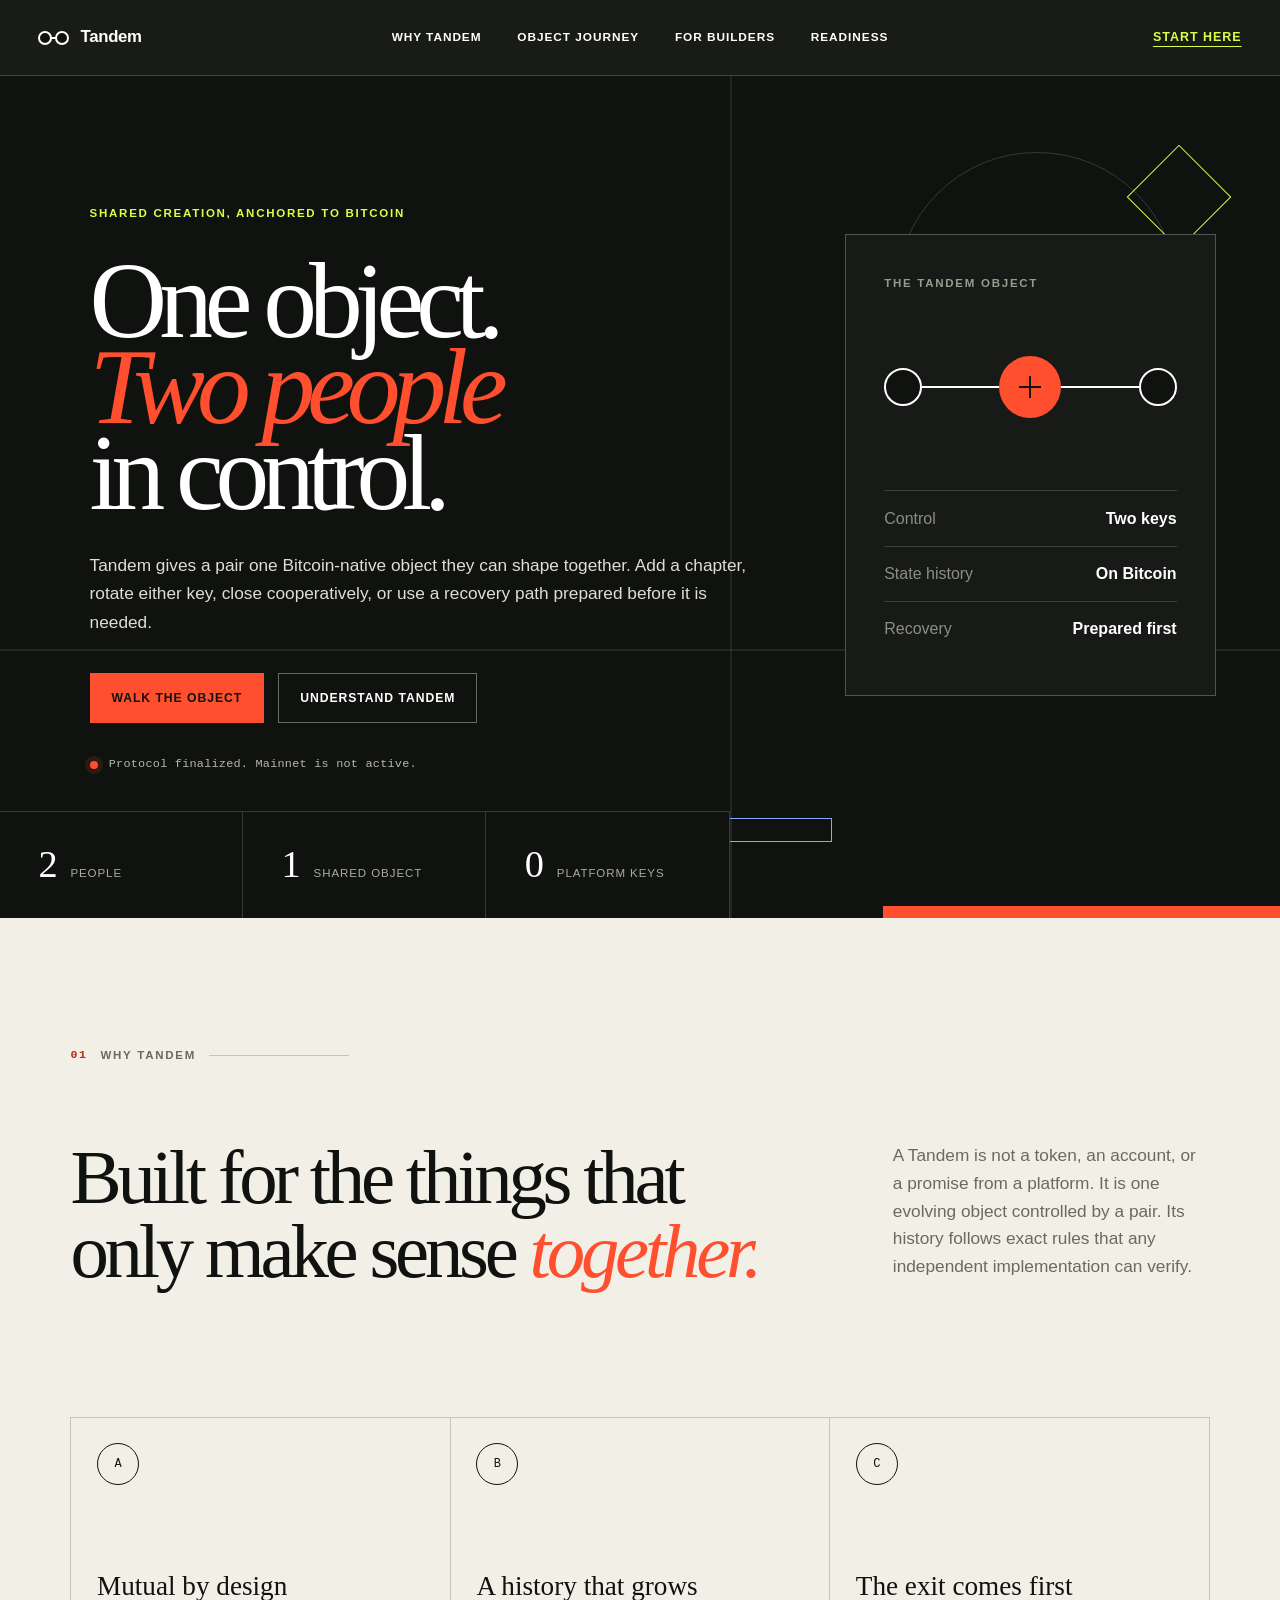
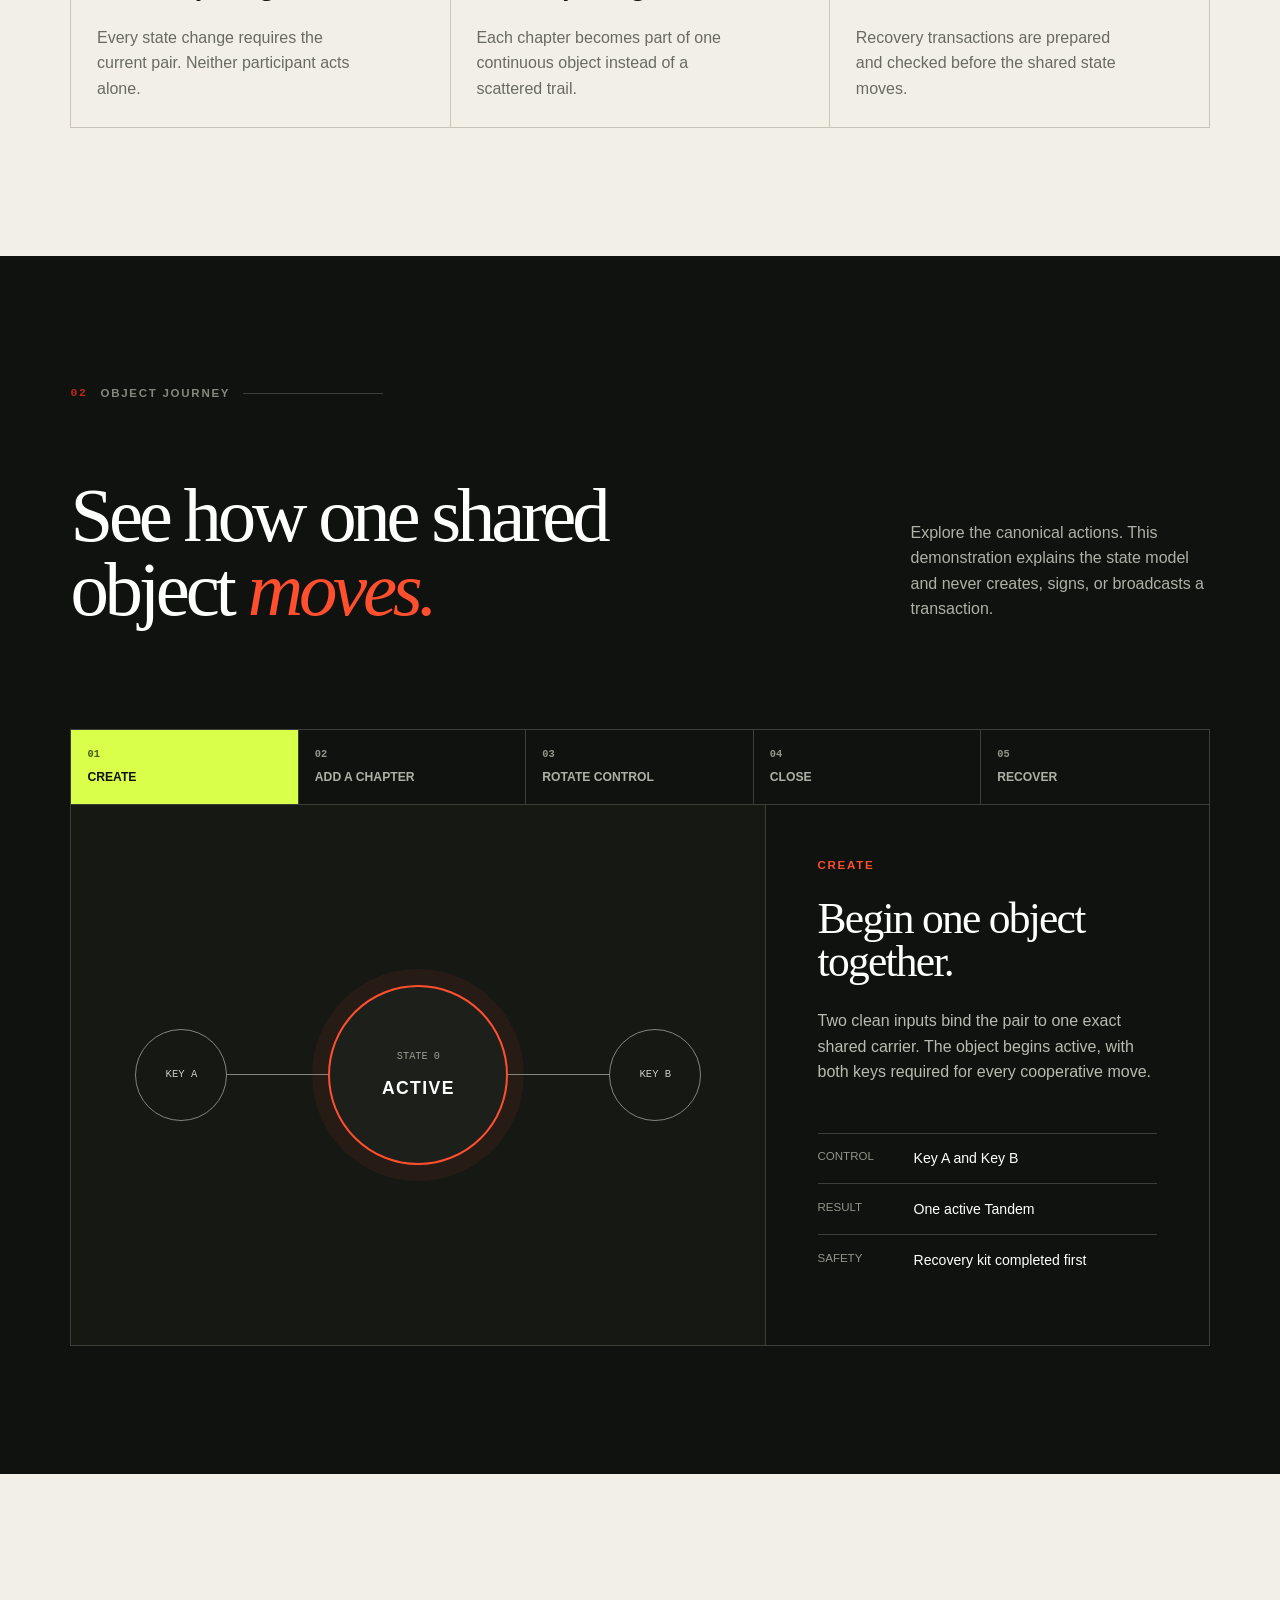
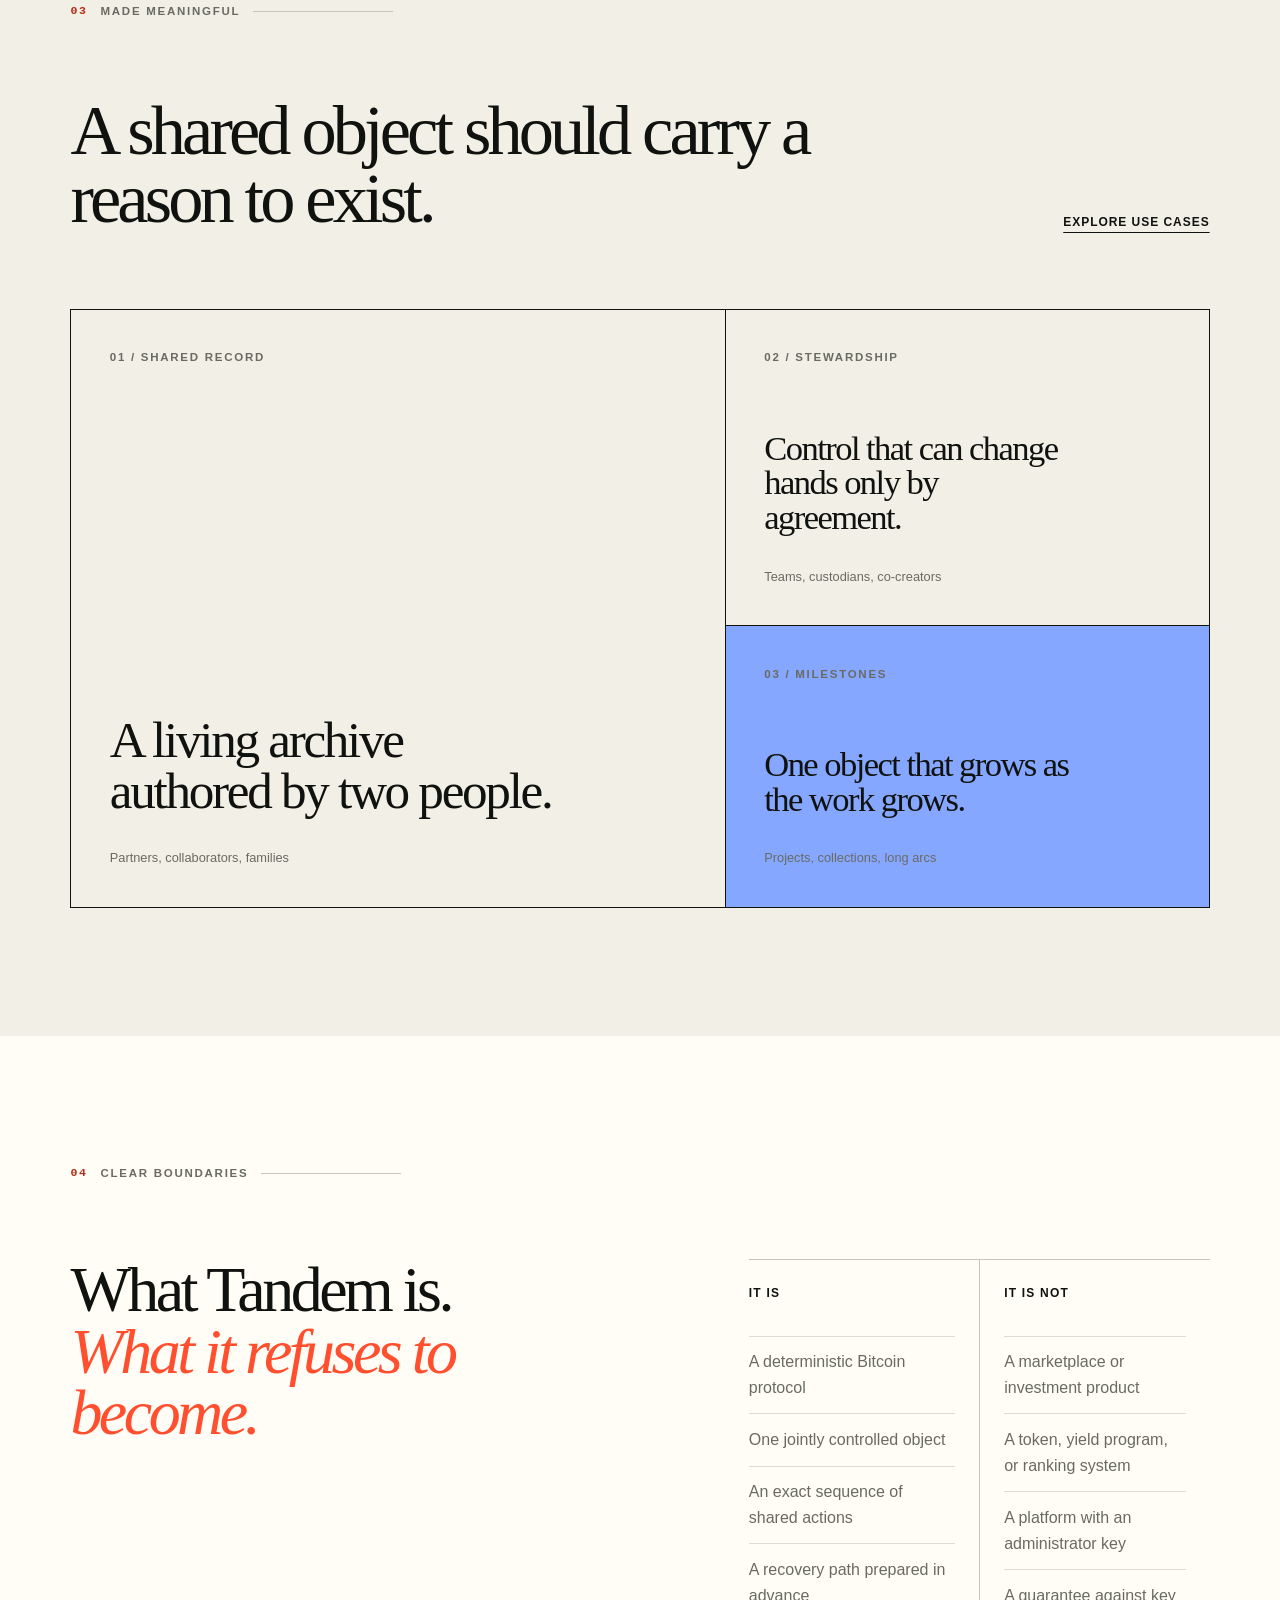
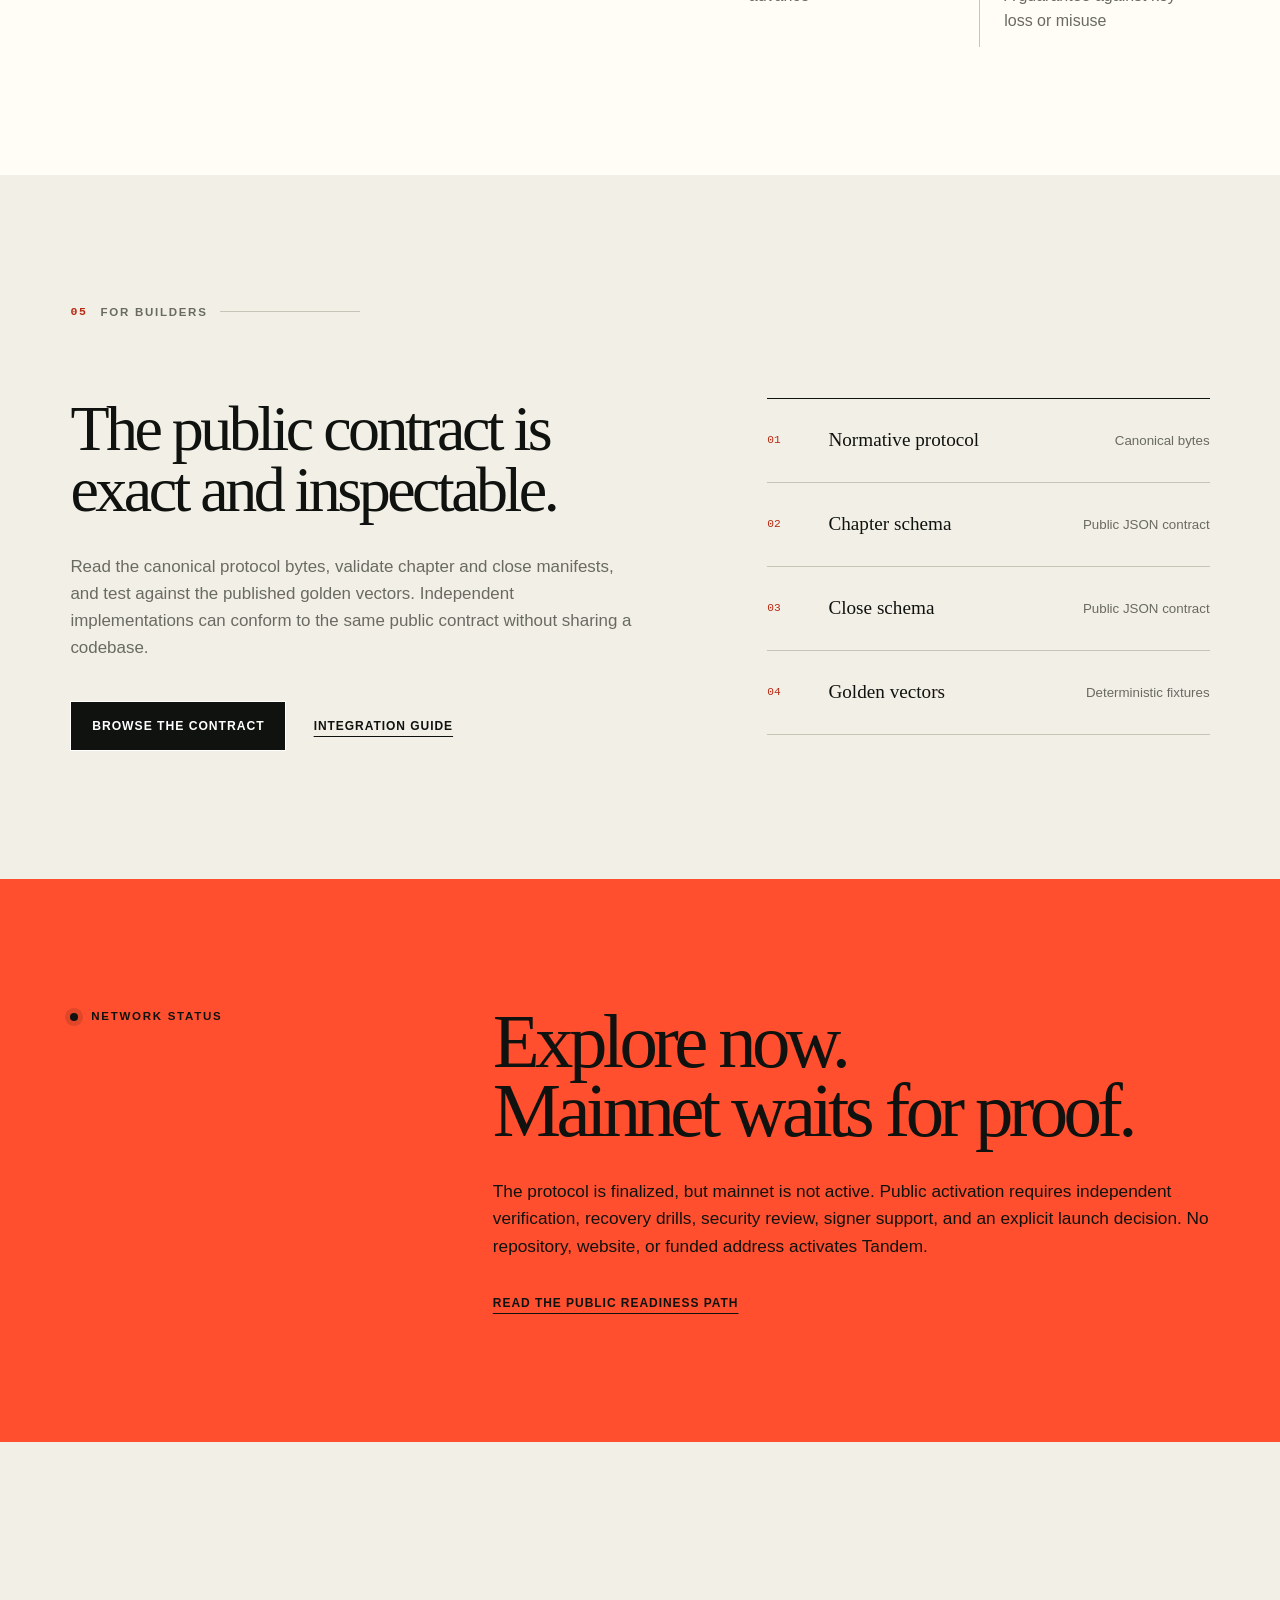
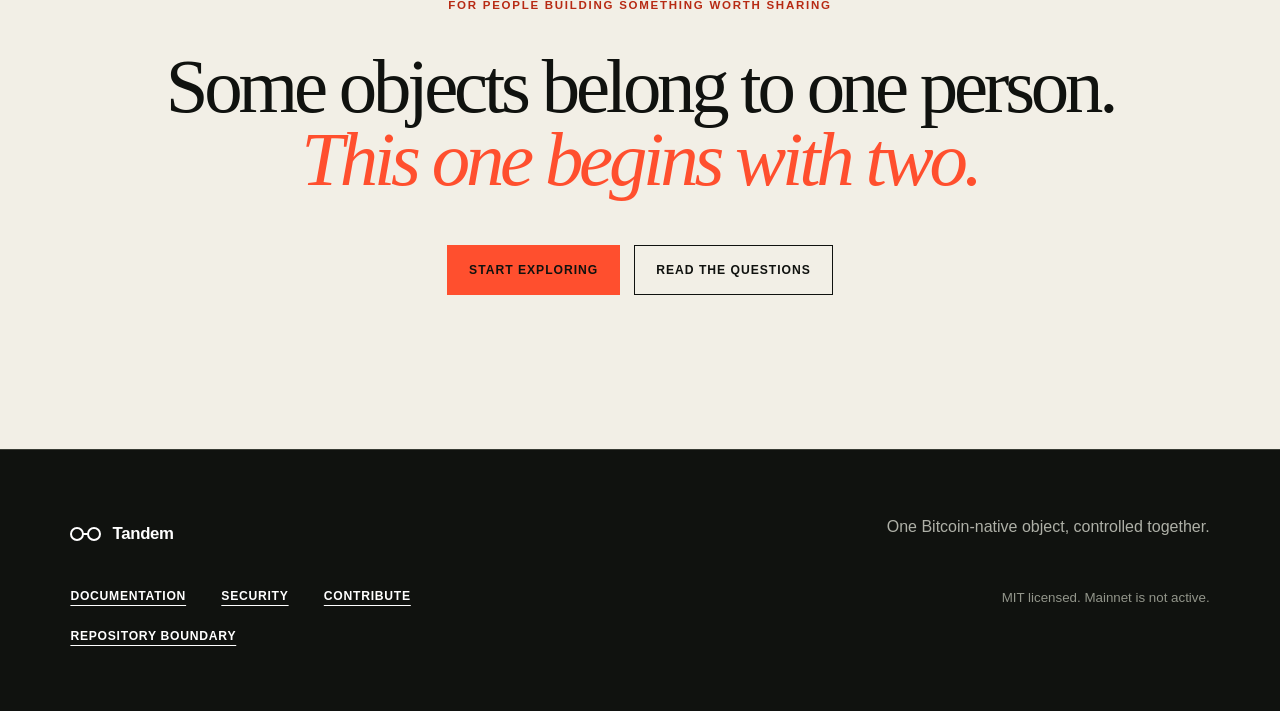
==== index.html @ 1fcc6e60 "Launch the Tandem public product experience" ====
<!doctype html>
<html lang="en">
  <head>
    <meta charset="utf-8">
    <meta name="viewport" content="width=device-width, initial-scale=1">
    <meta
      name="description"
      content="Tandem lets two people create and evolve one Bitcoin-native object with shared control and a recovery path prepared in advance."
    >
    <meta name="theme-color" content="#10120f">
    <meta
      http-equiv="Content-Security-Policy"
      content="default-src 'self'; script-src 'self'; style-src 'self'; img-src 'self' data:; connect-src 'none'; object-src 'none'; base-uri 'self'; form-action 'self'"
    >
    <meta property="og:type" content="website">
    <meta property="og:title" content="Tandem | One object, shared control">
    <meta
      property="og:description"
      content="Create a Bitcoin-native object together. Add chapters, rotate control, close cooperatively, or use a prepared recovery path."
    >
    <title>Tandem | One object, shared control</title>
    <link rel="stylesheet" href="assets/site.css">
    <script src="assets/site.js" defer></script>
  </head>
  <body>
    <a class="skip-link" href="#main-content">Skip to content</a>

    <header class="site-header">
      <a class="wordmark" href="#top" aria-label="Tandem home">
        <span class="wordmark-mark" aria-hidden="true"><i></i><i></i></span>
        <span>Tandem</span>
      </a>
      <nav class="site-nav" aria-label="Primary navigation">
        <a href="#why">Why Tandem</a>
        <a href="#journey">Object journey</a>
        <a href="#builders">For builders</a>
        <a href="#readiness">Readiness</a>
      </nav>
      <a class="header-link" href="docs/index.html#getting-started">Start here</a>
    </header>

    <main id="main-content">
      <section class="hero" id="top" aria-labelledby="hero-title">
        <div class="hero-grid" aria-hidden="true">
          <span></span><span></span><span></span><span></span>
        </div>
        <div class="hero-copy">
          <p class="eyebrow">Shared creation, anchored to Bitcoin</p>
          <h1 id="hero-title">One object.<br><em>Two people</em><br>in control.</h1>
          <p class="hero-lede">
            Tandem gives a pair one Bitcoin-native object they can shape together. Add a
            chapter, rotate either key, close cooperatively, or use a recovery path prepared
            before it is needed.
          </p>
          <div class="hero-actions">
            <a class="button button-primary" href="#journey">Walk the object</a>
            <a class="button button-secondary" href="docs/index.html#what-is-tandem">Understand Tandem</a>
          </div>
          <p class="readiness-line">
            <span aria-hidden="true"></span>
            Protocol finalized. Mainnet is not active.
          </p>
        </div>

        <aside class="hero-object" aria-label="Tandem at a glance">
          <p class="object-kicker">The Tandem object</p>
          <div class="object-pair" aria-hidden="true">
            <span class="pair-node pair-a"></span>
            <span class="pair-link"></span>
            <span class="pair-core"></span>
            <span class="pair-link"></span>
            <span class="pair-node pair-b"></span>
          </div>
          <dl class="object-facts">
            <div><dt>Control</dt><dd>Two keys</dd></div>
            <div><dt>State history</dt><dd>On Bitcoin</dd></div>
            <div><dt>Recovery</dt><dd>Prepared first</dd></div>
          </dl>
        </aside>

        <div class="hero-metrics" aria-label="Core Tandem properties">
          <div><strong>2</strong><span>people</span></div>
          <div><strong>1</strong><span>shared object</span></div>
          <div><strong>0</strong><span>platform keys</span></div>
        </div>
      </section>

      <section class="manifesto section" id="why" aria-labelledby="why-title">
        <div class="section-label"><span>01</span> Why Tandem</div>
        <div class="manifesto-copy">
          <h2 id="why-title">Built for the things that only make sense <em>together.</em></h2>
          <p>
            A Tandem is not a token, an account, or a promise from a platform. It is one
            evolving object controlled by a pair. Its history follows exact rules that any
            independent implementation can verify.
          </p>
        </div>
        <div class="principles">
          <article>
            <span class="principle-number">A</span>
            <h3>Mutual by design</h3>
            <p>Every state change requires the current pair. Neither participant acts alone.</p>
          </article>
          <article>
            <span class="principle-number">B</span>
            <h3>A history that grows</h3>
            <p>Each chapter becomes part of one continuous object instead of a scattered trail.</p>
          </article>
          <article>
            <span class="principle-number">C</span>
            <h3>The exit comes first</h3>
            <p>Recovery transactions are prepared and checked before the shared state moves.</p>
          </article>
        </div>
      </section>

      <section class="journey section section-dark" id="journey" aria-labelledby="journey-title">
        <div class="section-label section-label-light"><span>02</span> Object journey</div>
        <div class="journey-intro">
          <h2 id="journey-title">See how one shared object <em>moves.</em></h2>
          <p>
            Explore the canonical actions. This demonstration explains the state model and
            never creates, signs, or broadcasts a transaction.
          </p>
        </div>

        <div class="journey-app" data-journey>
          <div class="journey-tabs" role="tablist" aria-label="Tandem object actions">
            <button id="tab-create" type="button" role="tab" aria-selected="true" aria-controls="journey-panel" tabindex="0" data-stage="create">
              <span>01</span> Create
            </button>
            <button id="tab-mark" type="button" role="tab" aria-selected="false" aria-controls="journey-panel" tabindex="-1" data-stage="mark">
              <span>02</span> Add a chapter
            </button>
            <button id="tab-rotate" type="button" role="tab" aria-selected="false" aria-controls="journey-panel" tabindex="-1" data-stage="rotate">
              <span>03</span> Rotate control
            </button>
            <button id="tab-close" type="button" role="tab" aria-selected="false" aria-controls="journey-panel" tabindex="-1" data-stage="close">
              <span>04</span> Close
            </button>
            <button id="tab-recover" type="button" role="tab" aria-selected="false" aria-controls="journey-panel" tabindex="-1" data-stage="recover">
              <span>05</span> Recover
            </button>
          </div>

          <div class="journey-panel" id="journey-panel" role="tabpanel" aria-labelledby="tab-create">
            <div class="state-visual" aria-hidden="true">
              <div class="state-key state-key-left"><span data-key-a>KEY A</span></div>
              <div class="state-track state-track-left"></div>
              <div class="state-core">
                <span class="state-sequence" data-sequence>STATE 0</span>
                <strong data-state-name>ACTIVE</strong>
              </div>
              <div class="state-track state-track-right"></div>
              <div class="state-key state-key-right"><span data-key-b>KEY B</span></div>
            </div>

            <div class="state-copy" aria-live="polite" aria-atomic="true">
              <p class="state-operation" data-operation>CREATE</p>
              <h3 data-title>Begin one object together.</h3>
              <p data-description>
                Two clean inputs bind the pair to one exact shared carrier. The object begins
                active, with both keys required for every cooperative move.
              </p>
              <dl>
                <div><dt>Control</dt><dd data-control>Key A and Key B</dd></div>
                <div><dt>Result</dt><dd data-result>One active Tandem</dd></div>
                <div><dt>Safety</dt><dd data-safety>Recovery kit completed first</dd></div>
              </dl>
            </div>
          </div>
        </div>
      </section>

      <section class="use-cases section" aria-labelledby="use-title">
        <div class="section-label"><span>03</span> Made meaningful</div>
        <div class="use-heading">
          <h2 id="use-title">A shared object should carry a reason to exist.</h2>
          <a href="docs/index.html#use-cases">Explore use cases</a>
        </div>
        <div class="case-grid">
          <article class="case case-large">
            <p>01 / Shared record</p>
            <h3>A living archive authored by two people.</h3>
            <span>Partners, collaborators, families</span>
          </article>
          <article class="case">
            <p>02 / Stewardship</p>
            <h3>Control that can change hands only by agreement.</h3>
            <span>Teams, custodians, co-creators</span>
          </article>
          <article class="case case-accent">
            <p>03 / Milestones</p>
            <h3>One object that grows as the work grows.</h3>
            <span>Projects, collections, long arcs</span>
          </article>
        </div>
      </section>

      <section class="truth section section-paper" aria-labelledby="truth-title">
        <div class="section-label"><span>04</span> Clear boundaries</div>
        <div class="truth-grid">
          <h2 id="truth-title">What Tandem is.<br><em>What it refuses to become.</em></h2>
          <div class="truth-columns">
            <div>
              <h3>It is</h3>
              <ul>
                <li>A deterministic Bitcoin protocol</li>
                <li>One jointly controlled object</li>
                <li>An exact sequence of shared actions</li>
                <li>A recovery path prepared in advance</li>
              </ul>
            </div>
            <div>
              <h3>It is not</h3>
              <ul>
                <li>A marketplace or investment product</li>
                <li>A token, yield program, or ranking system</li>
                <li>A platform with an administrator key</li>
                <li>A guarantee against key loss or misuse</li>
              </ul>
            </div>
          </div>
        </div>
      </section>

      <section class="builders section" id="builders" aria-labelledby="builders-title">
        <div class="section-label"><span>05</span> For builders</div>
        <div class="builders-layout">
          <div>
            <h2 id="builders-title">The public contract is exact and inspectable.</h2>
            <p>
              Read the canonical protocol bytes, validate chapter and close manifests, and test
              against the published golden vectors. Independent implementations can conform to
              the same public contract without sharing a codebase.
            </p>
            <div class="builder-actions">
              <a class="button button-ink" href="docs/index.html#protocol">Browse the contract</a>
              <a class="text-link" href="docs/index.html#integrations">Integration guide</a>
            </div>
          </div>
          <div class="contract-stack" aria-label="Published contract artifacts">
            <a href="tandem.md"><span>01</span><strong>Normative protocol</strong><small>Canonical bytes</small></a>
            <a href="schemas/chapter.schema.json"><span>02</span><strong>Chapter schema</strong><small>Public JSON contract</small></a>
            <a href="schemas/close.schema.json"><span>03</span><strong>Close schema</strong><small>Public JSON contract</small></a>
            <a href="vectors/generated/manifest.json"><span>04</span><strong>Golden vectors</strong><small>Deterministic fixtures</small></a>
          </div>
        </div>
      </section>

      <section class="readiness section section-signal" id="readiness" aria-labelledby="readiness-title">
        <div class="readiness-status">
          <span class="signal-dot" aria-hidden="true"></span>
          Network status
        </div>
        <div class="readiness-copy">
          <h2 id="readiness-title">Explore now.<br>Mainnet waits for proof.</h2>
          <p>
            The protocol is finalized, but mainnet is not active. Public activation requires
            independent verification, recovery drills, security review, signer support, and an
            explicit launch decision. No repository, website, or funded address activates Tandem.
          </p>
          <a href="docs/index.html#roadmap">Read the public readiness path</a>
        </div>
      </section>

      <section class="closing section" aria-labelledby="closing-title">
        <p class="eyebrow">For people building something worth sharing</p>
        <h2 id="closing-title">Some objects belong to one person.<br><em>This one begins with two.</em></h2>
        <div class="closing-actions">
          <a class="button button-primary" href="docs/index.html#getting-started">Start exploring</a>
          <a class="button button-secondary" href="docs/index.html#faq">Read the questions</a>
        </div>
      </section>
    </main>

    <footer class="site-footer">
      <div class="wordmark footer-wordmark">
        <span class="wordmark-mark" aria-hidden="true"><i></i><i></i></span>
        <span>Tandem</span>
      </div>
      <p>One Bitcoin-native object, controlled together.</p>
      <nav aria-label="Footer navigation">
        <a href="docs/index.html">Documentation</a>
        <a href="docs/index.html#security">Security</a>
        <a href="docs/index.html#contribute">Contribute</a>
        <a href="docs/index.html#repository-boundary">Repository boundary</a>
      </nav>
      <small>MIT licensed. Mainnet is not active.</small>
    </footer>
  </body>
</html>
---- assets/site.css ----
:root {
  color-scheme: light;
  --ink: #10120f;
  --ink-soft: #23251f;
  --paper: #f2efe6;
  --paper-bright: #fffdf6;
  --line: #c8c4b8;
  --signal: #ff4f2e;
  --signal-dark: #b72a13;
  --acid: #d9ff4a;
  --blue: #85a7ff;
  --muted: #696b62;
  --white: #ffffff;
  --display: Georgia, "Times New Roman", serif;
  --body: Inter, ui-sans-serif, -apple-system, BlinkMacSystemFont, "Segoe UI", sans-serif;
  --mono: "SFMono-Regular", Consolas, "Liberation Mono", monospace;
  --max: 1440px;
}

*,
*::before,
*::after {
  box-sizing: border-box;
}

html {
  scroll-behavior: smooth;
}

body {
  margin: 0;
  background: var(--paper);
  color: var(--ink);
  font-family: var(--body);
  font-size: 16px;
  line-height: 1.6;
  text-rendering: optimizeLegibility;
}

body,
button,
a {
  -webkit-font-smoothing: antialiased;
}

a {
  color: inherit;
}

button,
input,
textarea,
select {
  font: inherit;
}

img,
svg {
  display: block;
  max-width: 100%;
}

h1,
h2,
h3,
p {
  margin-top: 0;
}

.skip-link {
  position: fixed;
  top: 0.75rem;
  left: 0.75rem;
  z-index: 100;
  padding: 0.7rem 1rem;
  background: var(--acid);
  color: var(--ink);
  font-weight: 800;
  transform: translateY(-160%);
}

.skip-link:focus {
  transform: translateY(0);
}

:focus-visible {
  outline: 3px solid var(--ink);
  outline-offset: 3px;
  box-shadow: 0 0 0 6px var(--white);
}

:where(section, main)[id] {
  scroll-margin-top: 96px;
}

.site-header {
  position: sticky;
  top: 0;
  z-index: 50;
  display: grid;
  grid-template-columns: minmax(10rem, 1fr) auto minmax(10rem, 1fr);
  align-items: center;
  min-height: 76px;
  padding: 0 3vw;
  border-bottom: 1px solid rgba(255, 255, 255, 0.18);
  background: rgba(16, 18, 15, 0.96);
  color: var(--white);
}

.wordmark {
  display: inline-flex;
  align-items: center;
  gap: 0.7rem;
  width: fit-content;
  color: inherit;
  font-size: 1.05rem;
  font-weight: 850;
  letter-spacing: -0.02em;
  text-decoration: none;
}

.wordmark-mark {
  position: relative;
  display: inline-flex;
  align-items: center;
  width: 31px;
  height: 16px;
}

.wordmark-mark::after {
  position: absolute;
  left: 8px;
  right: 8px;
  height: 2px;
  background: currentColor;
  content: "";
}

.wordmark-mark i {
  z-index: 1;
  width: 14px;
  height: 14px;
  border: 2px solid currentColor;
  border-radius: 50%;
  background: var(--ink);
}

.wordmark-mark i + i {
  margin-left: 3px;
}

.site-nav {
  display: flex;
  align-items: center;
  gap: clamp(1rem, 2.8vw, 3rem);
  font-size: 0.74rem;
  font-weight: 750;
  letter-spacing: 0.08em;
  text-transform: uppercase;
}

.site-nav a,
.header-link,
.site-footer a {
  text-decoration-thickness: 1px;
  text-underline-offset: 0.32rem;
}

.site-nav a {
  text-decoration: none;
}

.site-nav a:hover,
.site-nav a:focus-visible {
  text-decoration: underline;
}

.header-link {
  justify-self: end;
  padding: 0.55rem 0;
  color: var(--acid);
  font-size: 0.78rem;
  font-weight: 850;
  letter-spacing: 0.08em;
  text-transform: uppercase;
}

.hero {
  position: relative;
  display: grid;
  grid-template-columns: minmax(0, 1.32fr) minmax(320px, 0.68fr);
  min-height: calc(100vh - 76px);
  overflow: hidden;
  background: var(--ink);
  color: var(--white);
}

.hero-grid {
  position: absolute;
  inset: 0;
  pointer-events: none;
}

.hero-grid::before,
.hero-grid::after {
  position: absolute;
  content: "";
}

.hero-grid::before {
  top: 9%;
  right: 8%;
  width: min(22vw, 320px);
  aspect-ratio: 1;
  border: 1px solid rgba(255, 255, 255, 0.16);
  border-radius: 50%;
}

.hero-grid::after {
  right: 0;
  bottom: 0;
  width: 31vw;
  height: 12px;
  background: var(--signal);
}

.hero-grid span {
  position: absolute;
  border: 1px solid rgba(255, 255, 255, 0.08);
}

.hero-grid span:nth-child(1) {
  top: 0;
  left: 57%;
  width: 1px;
  height: 100%;
}

.hero-grid span:nth-child(2) {
  top: 68%;
  left: 0;
  width: 100%;
  height: 1px;
}

.hero-grid span:nth-child(3) {
  top: 10%;
  right: 5%;
  width: 74px;
  height: 74px;
  border-color: var(--acid);
  transform: rotate(45deg);
}

.hero-grid span:nth-child(4) {
  right: 35%;
  bottom: 9%;
  width: 120px;
  height: 24px;
  border-color: var(--blue);
}

.hero-copy {
  z-index: 1;
  align-self: center;
  max-width: 940px;
  padding: clamp(5rem, 10vw, 9rem) clamp(2rem, 7vw, 8rem) 9rem;
}

.eyebrow,
.object-kicker,
.section-label,
.state-operation,
.case p,
.readiness-status {
  font-size: 0.72rem;
  font-weight: 850;
  letter-spacing: 0.15em;
  text-transform: uppercase;
}

.eyebrow {
  margin-bottom: 2.2rem;
  color: var(--acid);
}

.hero h1 {
  max-width: 920px;
  margin-bottom: 2.2rem;
  font-family: var(--display);
  font-size: clamp(4.2rem, 8.4vw, 9rem);
  font-weight: 400;
  letter-spacing: -0.075em;
  line-height: 0.8;
}

.hero h1 em,
.manifesto h2 em,
.journey h2 em,
.truth h2 em,
.closing h2 em {
  color: var(--signal);
  font-weight: 400;
}

.hero-lede {
  max-width: 680px;
  margin-bottom: 2.3rem;
  color: #deded5;
  font-size: clamp(1.05rem, 1.35vw, 1.25rem);
  line-height: 1.65;
}

.hero-actions,
.builder-actions,
.closing-actions {
  display: flex;
  flex-wrap: wrap;
  align-items: center;
  gap: 0.9rem;
}

.button {
  display: inline-flex;
  align-items: center;
  justify-content: center;
  min-height: 50px;
  padding: 0.85rem 1.3rem;
  border: 1px solid currentColor;
  font-size: 0.76rem;
  font-weight: 850;
  letter-spacing: 0.08em;
  line-height: 1;
  text-decoration: none;
  text-transform: uppercase;
  transition: background-color 160ms ease, color 160ms ease, transform 160ms ease;
}

.button:hover {
  transform: translateY(-2px);
}

.button-primary {
  border-color: var(--signal);
  background: var(--signal);
  color: var(--ink);
}

.button-primary:hover {
  border-color: var(--acid);
  background: var(--acid);
}

.button-secondary {
  border-color: #686a64;
  color: var(--white);
}

.button-secondary:hover {
  border-color: var(--white);
  background: var(--white);
  color: var(--ink);
}

.button-ink {
  background: var(--ink);
  color: var(--white);
}

.button-ink:hover {
  background: var(--signal);
  color: var(--ink);
}

.readiness-line {
  display: flex;
  align-items: center;
  gap: 0.7rem;
  margin: 2rem 0 0;
  color: #b6b8ae;
  font-family: var(--mono);
  font-size: 0.74rem;
  letter-spacing: 0.02em;
}

.readiness-line span,
.signal-dot {
  width: 8px;
  height: 8px;
  border-radius: 50%;
  background: var(--signal);
  box-shadow: 0 0 0 5px rgba(255, 79, 46, 0.13);
}

.hero-object {
  z-index: 1;
  align-self: center;
  margin: 4rem clamp(2rem, 5vw, 5rem) 8rem 0;
  padding: clamp(1.8rem, 3vw, 3rem);
  border: 1px solid rgba(255, 255, 255, 0.25);
  background: #171a16;
}

.object-kicker {
  margin-bottom: 4rem;
  color: #989b90;
}

.object-pair {
  display: grid;
  grid-template-columns: 38px 1fr 62px 1fr 38px;
  align-items: center;
  margin: 3rem 0 4.5rem;
}

.pair-node,
.pair-core {
  display: block;
  aspect-ratio: 1;
  border: 2px solid var(--white);
  border-radius: 50%;
}

.pair-node {
  background: var(--ink);
}

.pair-core {
  position: relative;
  border: 0;
  background: var(--signal);
}

.pair-core::before,
.pair-core::after {
  position: absolute;
  inset: 50% auto auto 50%;
  width: 22px;
  height: 2px;
  background: var(--ink);
  content: "";
  transform: translate(-50%, -50%);
}

.pair-core::after {
  transform: translate(-50%, -50%) rotate(90deg);
}

.pair-link {
  height: 2px;
  background: var(--white);
}

.object-facts {
  margin: 0;
}

.object-facts div {
  display: flex;
  justify-content: space-between;
  gap: 2rem;
  padding: 0.9rem 0;
  border-top: 1px solid rgba(255, 255, 255, 0.16);
}

.object-facts dt {
  color: #8c8e86;
}

.object-facts dd {
  margin: 0;
  font-weight: 750;
}

.hero-metrics {
  position: absolute;
  z-index: 2;
  right: 0;
  bottom: 0;
  left: 0;
  display: grid;
  grid-template-columns: repeat(3, 1fr);
  width: 57%;
  border-top: 1px solid rgba(255, 255, 255, 0.17);
  background: var(--ink);
}

.hero-metrics div {
  display: flex;
  align-items: baseline;
  gap: 0.8rem;
  padding: 1.4rem clamp(1.2rem, 3vw, 3rem);
  border-right: 1px solid rgba(255, 255, 255, 0.17);
}

.hero-metrics strong {
  font-family: var(--display);
  font-size: 2.4rem;
  font-weight: 400;
}

.hero-metrics span {
  color: #a9aba2;
  font-size: 0.72rem;
  letter-spacing: 0.08em;
  text-transform: uppercase;
}

.section {
  max-width: var(--max);
  margin: 0 auto;
  padding: clamp(5rem, 10vw, 10rem) clamp(1.4rem, 5.5vw, 6rem);
}

.section-label {
  display: flex;
  align-items: center;
  gap: 0.8rem;
  margin-bottom: clamp(3rem, 6vw, 6rem);
  color: var(--muted);
}

.section-label span {
  color: var(--signal-dark);
  font-family: var(--mono);
}

.section-label::after {
  width: min(12vw, 140px);
  height: 1px;
  background: var(--line);
  content: "";
}

.manifesto-copy {
  display: grid;
  grid-template-columns: minmax(0, 1.25fr) minmax(260px, 0.55fr);
  gap: clamp(3rem, 8vw, 9rem);
  align-items: end;
}

.manifesto h2,
.journey h2,
.truth h2,
.builders h2,
.closing h2 {
  margin-bottom: 0;
  font-family: var(--display);
  font-size: clamp(3rem, 6vw, 6.7rem);
  font-weight: 400;
  letter-spacing: -0.055em;
  line-height: 0.96;
}

.manifesto-copy > p {
  margin-bottom: 0.5rem;
  color: var(--muted);
  font-size: 1.08rem;
}

.principles {
  display: grid;
  grid-template-columns: repeat(3, 1fr);
  margin-top: clamp(5rem, 10vw, 9rem);
  border-top: 1px solid var(--line);
  border-left: 1px solid var(--line);
}

.principles article {
  min-height: 300px;
  padding: 1.6rem;
  border-right: 1px solid var(--line);
  border-bottom: 1px solid var(--line);
}

.principle-number {
  display: flex;
  align-items: center;
  justify-content: center;
  width: 42px;
  height: 42px;
  margin-bottom: 5rem;
  border: 1px solid var(--ink);
  border-radius: 50%;
  font-family: var(--mono);
  font-size: 0.75rem;
}

.principles h3 {
  margin-bottom: 1rem;
  font-family: var(--display);
  font-size: 1.7rem;
  font-weight: 400;
}

.principles p {
  max-width: 30ch;
  margin-bottom: 0;
  color: var(--muted);
}

.section-dark {
  max-width: none;
  background: var(--ink);
  color: var(--white);
}

.section-dark > * {
  width: min(100%, calc(var(--max) - 11vw));
  margin-right: auto;
  margin-left: auto;
}

.section-label-light {
  color: #85887e;
}

.section-label-light::after {
  background: #3c3f38;
}

.journey-intro {
  display: grid;
  grid-template-columns: minmax(0, 1fr) minmax(270px, 0.42fr);
  gap: clamp(3rem, 10vw, 10rem);
  align-items: end;
}

.journey-intro p {
  margin-bottom: 0.3rem;
  color: #afb1a8;
}

.journey-app {
  margin-top: clamp(4rem, 8vw, 8rem);
  border: 1px solid #3c3f38;
}

.journey-tabs {
  display: grid;
  grid-template-columns: repeat(5, 1fr);
  border-bottom: 1px solid #3c3f38;
}

.journey-tabs button {
  min-height: 72px;
  padding: 1rem;
  border: 0;
  border-right: 1px solid #3c3f38;
  background: transparent;
  color: #aeb0a7;
  cursor: pointer;
  font-size: 0.76rem;
  font-weight: 750;
  text-align: left;
  text-transform: uppercase;
  transition: background-color 150ms ease, color 150ms ease;
}

.journey-tabs button:last-child {
  border-right: 0;
}

.journey-tabs button span {
  display: block;
  margin-bottom: 0.35rem;
  color: #92958a;
  font-family: var(--mono);
  font-size: 0.65rem;
}

.journey-tabs button[aria-selected="true"] {
  background: var(--acid);
  color: var(--ink);
}

.journey-tabs button[aria-selected="true"] span {
  color: #4d5a14;
}

.journey-panel {
  display: grid;
  grid-template-columns: minmax(0, 1.1fr) minmax(320px, 0.7fr);
  min-height: 540px;
}

.state-visual {
  display: grid;
  grid-template-columns: 92px 1fr 180px 1fr 92px;
  align-items: center;
  padding: clamp(2rem, 5vw, 5rem);
  border-right: 1px solid #3c3f38;
  background: #151813;
}

.state-key,
.state-core {
  display: flex;
  align-items: center;
  justify-content: center;
  aspect-ratio: 1;
  border-radius: 50%;
}

.state-key {
  border: 1px solid #83867c;
  color: #c9cbc1;
}

.state-key span {
  font-family: var(--mono);
  font-size: 0.66rem;
}

.state-track {
  height: 1px;
  background: #83867c;
  transform-origin: center;
  transition: transform 300ms ease, background-color 300ms ease;
}

.state-core {
  flex-direction: column;
  gap: 0.6rem;
  border: 2px solid var(--signal);
  background: #1d201a;
  box-shadow: 0 0 0 16px rgba(255, 79, 46, 0.07);
  transition: border-radius 300ms ease, border-color 300ms ease, background-color 300ms ease;
}

.state-core strong {
  font-size: 1.1rem;
  letter-spacing: 0.08em;
}

.state-sequence {
  color: #9a9d92;
  font-family: var(--mono);
  font-size: 0.64rem;
}

[data-active-stage="mark"] .state-core {
  border-color: var(--blue);
  box-shadow: 0 0 0 16px rgba(133, 167, 255, 0.07);
}

[data-active-stage="rotate"] .state-key {
  border-color: var(--acid);
  background: rgba(217, 255, 74, 0.08);
}

[data-active-stage="rotate"] .state-core {
  border-color: var(--acid);
  box-shadow: 0 0 0 16px rgba(217, 255, 74, 0.07);
}

[data-active-stage="close"] .state-track,
[data-active-stage="recover"] .state-track {
  transform: scaleX(0.35);
}

[data-active-stage="close"] .state-key,
[data-active-stage="recover"] .state-key {
  border-color: #55584f;
  color: #70736a;
}

[data-active-stage="close"] .state-core {
  border-radius: 0;
  border-color: var(--signal);
  background: var(--signal);
  color: var(--ink);
  box-shadow: none;
}

[data-active-stage="close"] .state-sequence {
  color: #3e160e;
}

[data-active-stage="recover"] .state-core {
  border-radius: 0;
  border-color: var(--blue);
  box-shadow: none;
  transform: rotate(45deg);
}

[data-active-stage="recover"] .state-core > * {
  transform: rotate(-45deg);
}

.state-copy {
  align-self: stretch;
  padding: clamp(2rem, 4vw, 4.5rem);
}

.state-operation {
  margin-bottom: 1.4rem;
  color: var(--signal);
}

.state-copy h3 {
  margin-bottom: 1.5rem;
  font-family: var(--display);
  font-size: clamp(2rem, 3.4vw, 3.4rem);
  font-weight: 400;
  letter-spacing: -0.04em;
  line-height: 1;
}

.state-copy > p:not(.state-operation) {
  color: #b9bbb2;
}

.state-copy dl {
  margin: 3rem 0 0;
}

.state-copy dl div {
  display: grid;
  grid-template-columns: 5rem 1fr;
  gap: 1rem;
  padding: 0.85rem 0;
  border-top: 1px solid #3c3f38;
}

.state-copy dt {
  color: #92958a;
  font-size: 0.72rem;
  text-transform: uppercase;
}

.state-copy dd {
  margin: 0;
  font-size: 0.88rem;
}

.use-heading {
  display: grid;
  grid-template-columns: minmax(0, 1fr) auto;
  gap: 2rem;
  align-items: end;
  margin-bottom: clamp(3rem, 6vw, 6rem);
}

.use-heading h2 {
  max-width: 900px;
  margin-bottom: 0;
  font-family: var(--display);
  font-size: clamp(3rem, 5.5vw, 6rem);
  font-weight: 400;
  letter-spacing: -0.055em;
  line-height: 0.96;
}

.use-heading a,
.text-link,
.readiness-copy a {
  font-size: 0.75rem;
  font-weight: 850;
  letter-spacing: 0.08em;
  text-underline-offset: 0.35rem;
  text-transform: uppercase;
}

.case-grid {
  display: grid;
  grid-template-columns: 1.15fr 0.85fr;
  grid-template-rows: repeat(2, minmax(270px, auto));
  border-top: 1px solid var(--ink);
  border-left: 1px solid var(--ink);
}

.case {
  display: flex;
  flex-direction: column;
  min-height: 280px;
  padding: clamp(1.5rem, 3vw, 3rem);
  border-right: 1px solid var(--ink);
  border-bottom: 1px solid var(--ink);
}

.case-large {
  grid-row: 1 / 3;
}

.case-accent {
  background: var(--blue);
}

.case-accent p,
.case-accent > span {
  color: var(--ink);
}

.case p {
  margin-bottom: auto;
  color: var(--muted);
}

.case h3 {
  max-width: 18ch;
  margin: 4rem 0 2rem;
  font-family: var(--display);
  font-size: clamp(2rem, 4vw, 4.4rem);
  font-weight: 400;
  letter-spacing: -0.045em;
  line-height: 1;
}

.case:not(.case-large) h3 {
  font-size: clamp(1.8rem, 2.7vw, 3rem);
}

.case > span {
  color: var(--muted);
  font-size: 0.8rem;
}

.section-paper {
  max-width: none;
  background: var(--paper-bright);
}

.section-paper > * {
  width: min(100%, calc(var(--max) - 11vw));
  margin-right: auto;
  margin-left: auto;
}

.truth-grid {
  display: grid;
  grid-template-columns: minmax(0, 1.1fr) minmax(360px, 0.9fr);
  gap: clamp(4rem, 9vw, 10rem);
}

.truth h2 {
  font-size: clamp(3rem, 5vw, 5.5rem);
}

.truth-columns {
  display: grid;
  grid-template-columns: repeat(2, 1fr);
  border-top: 1px solid var(--line);
}

.truth-columns > div {
  padding: 1.5rem 1.5rem 0 0;
}

.truth-columns > div + div {
  padding-left: 1.5rem;
  border-left: 1px solid var(--line);
}

.truth-columns h3 {
  margin-bottom: 2rem;
  font-size: 0.75rem;
  letter-spacing: 0.1em;
  text-transform: uppercase;
}

.truth-columns ul {
  margin: 0;
  padding: 0;
  list-style: none;
}

.truth-columns li {
  padding: 0.8rem 0;
  border-top: 1px solid #dfdcd2;
  color: var(--muted);
}

.builders-layout {
  display: grid;
  grid-template-columns: minmax(0, 0.9fr) minmax(420px, 0.7fr);
  gap: clamp(4rem, 10vw, 10rem);
}

.builders h2 {
  margin-bottom: 2rem;
  font-size: clamp(3rem, 5vw, 5.5rem);
}

.builders-layout > div:first-child > p {
  max-width: 670px;
  margin-bottom: 2.5rem;
  color: var(--muted);
  font-size: 1.06rem;
}

.text-link {
  margin-left: 0.8rem;
}

.contract-stack {
  border-top: 1px solid var(--ink);
}

.contract-stack a {
  display: grid;
  grid-template-columns: 42px 1fr auto;
  gap: 1.2rem;
  align-items: center;
  min-height: 84px;
  padding: 1rem 0;
  border-bottom: 1px solid var(--line);
  text-decoration: none;
  transition: padding-left 160ms ease, background-color 160ms ease;
}

.contract-stack a:hover {
  padding-left: 0.8rem;
  background: var(--paper-bright);
}

.contract-stack span {
  color: var(--signal-dark);
  font-family: var(--mono);
  font-size: 0.7rem;
}

.contract-stack strong {
  font-family: var(--display);
  font-size: 1.2rem;
  font-weight: 400;
}

.contract-stack small {
  color: var(--muted);
}

.section-signal {
  max-width: none;
  display: grid;
  grid-template-columns: minmax(240px, 0.5fr) minmax(0, 1fr);
  gap: 5vw;
  background: var(--signal);
  color: var(--ink);
}

.readiness-status {
  display: flex;
  align-items: center;
  align-self: start;
  gap: 0.8rem;
}

.readiness-status .signal-dot {
  background: var(--ink);
  box-shadow: 0 0 0 5px rgba(16, 18, 15, 0.13);
}

.readiness-copy h2 {
  margin-bottom: 2rem;
  font-family: var(--display);
  font-size: clamp(3.4rem, 6vw, 7rem);
  font-weight: 400;
  letter-spacing: -0.06em;
  line-height: 0.9;
}

.readiness-copy p {
  max-width: 750px;
  font-size: 1.08rem;
}

.readiness-copy a {
  display: inline-block;
  margin-top: 1rem;
}

.closing {
  padding-top: clamp(7rem, 12vw, 12rem);
  padding-bottom: clamp(7rem, 12vw, 12rem);
  text-align: center;
}

.closing .eyebrow {
  color: var(--signal-dark);
}

.closing h2 {
  margin-bottom: 3rem;
}

.closing-actions {
  justify-content: center;
}

.closing .button-secondary {
  border-color: var(--ink);
  color: var(--ink);
}

.closing .button-secondary:hover {
  background: var(--ink);
  color: var(--white);
}

.site-footer {
  display: grid;
  grid-template-columns: 1fr 1fr;
  gap: 2rem 5rem;
  padding: 4rem 5.5vw;
  border-top: 1px solid #393c35;
  background: var(--ink);
  color: var(--white);
}

.footer-wordmark .wordmark-mark i {
  background: var(--ink);
}

.site-footer p {
  justify-self: end;
  color: #aeb0a7;
}

.site-footer nav {
  display: flex;
  flex-wrap: wrap;
  gap: 1.3rem 2.2rem;
  font-size: 0.76rem;
  font-weight: 750;
  letter-spacing: 0.06em;
  text-transform: uppercase;
}

.site-footer small {
  justify-self: end;
  color: #92958a;
}

.docs-page {
  background: var(--paper-bright);
}

.docs-hero {
  display: grid;
  grid-template-columns: minmax(0, 1fr) minmax(290px, 0.34fr);
  gap: clamp(3rem, 8vw, 9rem);
  align-items: end;
  padding: clamp(5rem, 9vw, 9rem) clamp(1.4rem, 7vw, 8rem);
  background: var(--ink);
  color: var(--white);
}

.docs-hero > div:first-child {
  max-width: 980px;
}

.docs-hero .eyebrow {
  margin-bottom: 2rem;
}

.docs-hero h1 {
  margin-bottom: 2.4rem;
  font-family: var(--display);
  font-size: clamp(3.8rem, 7vw, 7.6rem);
  font-weight: 400;
  letter-spacing: -0.065em;
  line-height: 0.88;
}

.docs-hero h1 em {
  color: var(--signal);
  font-weight: 400;
}

.docs-hero-lede {
  max-width: 760px;
  margin-bottom: 0;
  color: #deded5;
  font-size: clamp(1.05rem, 1.4vw, 1.28rem);
}

.docs-status {
  padding: 2rem;
  border: 1px solid var(--signal);
  background: var(--signal);
  color: var(--ink);
}

.docs-status p,
.docs-status span {
  font-size: 0.72rem;
  font-weight: 800;
  letter-spacing: 0.1em;
  text-transform: uppercase;
}

.docs-status p {
  margin-bottom: 3rem;
}

.docs-status strong,
.docs-status span,
.docs-status a {
  display: block;
}

.docs-status strong {
  margin-bottom: 0.35rem;
  font-family: var(--display);
  font-size: 2rem;
  font-weight: 400;
  line-height: 1;
}

.docs-status span {
  margin-bottom: 2.5rem;
}

.docs-status a {
  font-size: 0.74rem;
  font-weight: 850;
  letter-spacing: 0.08em;
  text-underline-offset: 0.32rem;
  text-transform: uppercase;
}

.docs-shell {
  display: grid;
  grid-template-columns: 240px minmax(0, 1fr);
  gap: clamp(3rem, 7vw, 8rem);
  max-width: var(--max);
  margin: 0 auto;
  padding: clamp(4rem, 8vw, 8rem) clamp(1.4rem, 5.5vw, 6rem);
}

.docs-sidebar {
  align-self: start;
}

.docs-sidebar nav {
  position: sticky;
  top: 108px;
  display: grid;
  border-top: 1px solid var(--ink);
}

.docs-sidebar p {
  margin: 0;
  padding: 0.9rem 0;
  color: var(--signal-dark);
  font-family: var(--mono);
  font-size: 0.68rem;
  font-weight: 800;
  letter-spacing: 0.12em;
  text-transform: uppercase;
}

.docs-sidebar a {
  padding: 0.62rem 0;
  border-top: 1px solid var(--line);
  color: var(--muted);
  font-size: 0.78rem;
  font-weight: 700;
  text-decoration: none;
}

.docs-sidebar a:hover,
.docs-sidebar a:focus-visible {
  color: var(--ink);
  text-decoration: underline;
  text-underline-offset: 0.28rem;
}

.docs-content {
  min-width: 0;
}

.docs-section {
  padding: 0 0 clamp(5rem, 9vw, 9rem);
  border-bottom: 1px solid var(--line);
}

.docs-section + .docs-section {
  padding-top: clamp(5rem, 9vw, 9rem);
}

.docs-section:last-child {
  border-bottom: 0;
}

.docs-kicker {
  margin-bottom: 1.5rem;
  color: var(--signal-dark);
  font-size: 0.7rem;
  font-weight: 850;
  letter-spacing: 0.14em;
  text-transform: uppercase;
}

.docs-content h2 {
  max-width: 950px;
  margin-bottom: 2rem;
  font-family: var(--display);
  font-size: clamp(2.8rem, 5.2vw, 5.7rem);
  font-weight: 400;
  letter-spacing: -0.055em;
  line-height: 0.96;
}

.docs-content h3 {
  margin-top: 2.5rem;
  margin-bottom: 0.8rem;
  font-family: var(--display);
  font-size: 1.55rem;
  font-weight: 400;
  line-height: 1.15;
}

.docs-content p,
.docs-content li {
  max-width: 78ch;
}

.docs-lede {
  max-width: 850px;
  margin-bottom: 3rem;
  color: var(--muted);
  font-size: clamp(1.05rem, 1.35vw, 1.2rem);
}

.docs-notice {
  max-width: 880px;
  margin: 3rem 0;
  padding: 1.5rem;
  border: 1px solid var(--ink);
  background: var(--paper);
}

.docs-notice-safety {
  border-color: var(--signal-dark);
}

.docs-notice strong {
  display: block;
  margin-bottom: 0.45rem;
  font-size: 0.78rem;
  letter-spacing: 0.08em;
  text-transform: uppercase;
}

.docs-notice p {
  margin-bottom: 0;
}

.docs-card-grid,
.docs-safety-grid {
  display: grid;
  grid-template-columns: repeat(3, 1fr);
  border-top: 1px solid var(--ink);
  border-left: 1px solid var(--ink);
}

.docs-card-grid article,
.docs-safety-grid article {
  min-height: 245px;
  padding: 1.5rem;
  border-right: 1px solid var(--ink);
  border-bottom: 1px solid var(--ink);
}

.docs-card-grid article > span {
  color: var(--signal-dark);
  font-family: var(--mono);
  font-size: 0.7rem;
}

.docs-card-grid h3,
.docs-safety-grid h3 {
  margin-top: 3.5rem;
}

.docs-card-grid p,
.docs-safety-grid p {
  color: var(--muted);
}

.docs-card-grid a {
  display: inline-block;
  margin-top: 1rem;
  font-size: 0.72rem;
  font-weight: 850;
  letter-spacing: 0.06em;
  text-underline-offset: 0.28rem;
  text-transform: uppercase;
}

.docs-split {
  display: grid;
  grid-template-columns: repeat(2, minmax(0, 1fr));
  border-top: 1px solid var(--ink);
  border-left: 1px solid var(--ink);
}

.docs-split > div {
  padding: 2rem;
  border-right: 1px solid var(--ink);
  border-bottom: 1px solid var(--ink);
}

.docs-split h3 {
  margin-top: 0;
}

.docs-refusal {
  background: var(--paper);
}

.docs-list {
  margin: 0;
  padding-left: 1.2rem;
}

.docs-list li + li {
  margin-top: 0.85rem;
}

.docs-action-list {
  margin: 4rem 0 0;
  padding: 0;
  border-top: 1px solid var(--ink);
  list-style: none;
}

.docs-action-list li {
  display: grid;
  grid-template-columns: 68px minmax(0, 1fr);
  gap: 1.5rem;
  max-width: none;
  padding: 1.5rem 0;
  border-bottom: 1px solid var(--line);
}

.docs-action-list li > span {
  color: var(--signal-dark);
  font-family: var(--mono);
  font-size: 0.72rem;
}

.docs-action-list h3 {
  margin-top: 0;
}

.docs-action-list p {
  margin-bottom: 0;
  color: var(--muted);
}

.docs-safety-grid {
  grid-template-columns: repeat(2, 1fr);
}

.docs-safety-grid article {
  min-height: 220px;
}

.docs-case-list {
  border-top: 1px solid var(--ink);
}

.docs-case-list article {
  display: grid;
  grid-template-columns: minmax(180px, 0.42fr) minmax(0, 1fr);
  gap: 2rem;
  padding: 1.4rem 0;
  border-bottom: 1px solid var(--line);
}

.docs-case-list span {
  font-family: var(--display);
  font-size: 1.35rem;
}

.docs-case-list p {
  margin-bottom: 0;
  color: var(--muted);
}

.docs-footnote {
  margin-top: 2rem;
  color: var(--muted);
  font-size: 0.86rem;
}

.docs-checklist {
  margin: 3rem 0;
  padding: 2rem;
  background: var(--ink);
  color: var(--white);
}

.docs-checklist h3 {
  margin-top: 0;
  color: var(--acid);
}

.docs-checklist ol {
  margin-bottom: 0;
  padding-left: 1.4rem;
}

.docs-checklist li + li {
  margin-top: 0.7rem;
}

.docs-content code {
  font-family: var(--mono);
  font-size: 0.9em;
}

.artifact-list {
  display: grid;
  grid-template-columns: repeat(2, minmax(0, 1fr));
  margin-top: 3rem;
  border-top: 1px solid var(--ink);
  border-left: 1px solid var(--ink);
}

.artifact-list a {
  display: flex;
  flex-direction: column;
  justify-content: space-between;
  min-height: 150px;
  padding: 1.5rem;
  border-right: 1px solid var(--ink);
  border-bottom: 1px solid var(--ink);
  text-decoration: none;
}

.artifact-list a:hover {
  background: var(--acid);
}

.artifact-list span {
  font-family: var(--display);
  font-size: 1.4rem;
}

.artifact-list small {
  color: var(--muted);
}

.docs-command {
  display: grid;
  grid-template-columns: auto minmax(0, 1fr);
  gap: 1.5rem;
  margin-top: 2rem;
  padding: 1.2rem 1.5rem;
  background: var(--ink);
  color: var(--white);
}

.docs-command span {
  color: var(--acid);
  font-size: 0.7rem;
  font-weight: 800;
  letter-spacing: 0.08em;
  text-transform: uppercase;
}

.docs-command code {
  overflow-wrap: anywhere;
}

.docs-faq {
  margin-top: 3rem;
  border-top: 1px solid var(--ink);
}

.docs-faq details {
  border-bottom: 1px solid var(--line);
}

.docs-faq summary {
  padding: 1.25rem 2.5rem 1.25rem 0;
  cursor: pointer;
  font-family: var(--display);
  font-size: 1.35rem;
}

.docs-faq details p {
  padding: 0 2.5rem 1.5rem 0;
  color: var(--muted);
}

.readiness-board {
  display: grid;
  grid-template-columns: repeat(2, minmax(0, 1fr));
  margin-top: 3rem;
  border: 1px solid var(--ink);
}

.readiness-board > div {
  padding: 2rem;
}

.readiness-board > div + div {
  border-left: 1px solid var(--ink);
}

.readiness-board-final {
  background: var(--acid);
}

.readiness-board span {
  font-size: 0.72rem;
  font-weight: 850;
  letter-spacing: 0.1em;
  text-transform: uppercase;
}

.readiness-board ul {
  margin: 2rem 0 0;
  padding-left: 1.2rem;
}

.readiness-board li + li {
  margin-top: 0.7rem;
}

.docs-footer {
  margin-top: 0;
}

@media (max-width: 1120px) {
  .site-header {
    grid-template-columns: 1fr auto;
  }

  .site-nav {
    display: none;
  }

  .hero {
    grid-template-columns: 1fr;
    padding-bottom: 0;
  }

  .hero-copy {
    padding-bottom: 5rem;
  }

  .hero-object {
    margin: 0 clamp(2rem, 7vw, 7rem) 9rem;
  }

  .hero-metrics {
    width: 100%;
  }

  .hero-grid span:nth-child(1) {
    left: 72%;
  }

  .manifesto-copy,
  .journey-intro,
  .truth-grid,
  .builders-layout {
    grid-template-columns: 1fr;
  }

  .journey-panel {
    grid-template-columns: 1fr;
  }

  .state-visual {
    min-height: 390px;
    border-right: 0;
    border-bottom: 1px solid #3c3f38;
  }

  .section-signal {
    grid-template-columns: 1fr;
  }

  .docs-hero {
    grid-template-columns: 1fr;
  }

  .docs-status {
    max-width: 460px;
  }

  .docs-shell {
    grid-template-columns: 1fr;
  }

  .docs-sidebar nav {
    position: static;
    grid-template-columns: repeat(3, minmax(0, 1fr));
  }

  .docs-sidebar p {
    grid-column: 1 / -1;
  }

  .docs-sidebar a {
    padding-right: 1rem;
  }
}

@media (max-width: 760px) {
  .site-header {
    min-height: 64px;
    padding: 0 1.2rem;
  }

  .header-link {
    font-size: 0.68rem;
  }

  .hero {
    min-height: calc(100vh - 64px);
  }

  .hero-copy {
    padding: 5rem 1.4rem 4rem;
  }

  .hero h1 {
    font-size: clamp(3.8rem, 20vw, 6.3rem);
  }

  .hero-object {
    margin: 0 1.4rem 11rem;
  }

  .hero-metrics {
    grid-template-columns: 1fr;
  }

  .hero-metrics div {
    padding: 0.55rem 1.4rem;
    border-right: 0;
    border-bottom: 1px solid rgba(255, 255, 255, 0.17);
  }

  .hero-metrics strong {
    font-size: 1.5rem;
  }

  .section {
    padding-right: 1.4rem;
    padding-left: 1.4rem;
  }

  .section-dark > *,
  .section-paper > * {
    width: 100%;
  }

  .manifesto h2,
  .journey h2,
  .truth h2,
  .builders h2,
  .closing h2,
  .use-heading h2 {
    font-size: clamp(2.7rem, 14vw, 4.6rem);
  }

  .principles,
  .truth-columns,
  .case-grid {
    grid-template-columns: 1fr;
  }

  .principles article {
    min-height: auto;
  }

  .principle-number {
    margin-bottom: 3rem;
  }

  .journey-tabs {
    display: flex;
    overflow-x: auto;
    scroll-snap-type: x mandatory;
  }

  .journey-tabs button {
    min-width: 142px;
    scroll-snap-align: start;
  }

  .state-visual {
    grid-template-columns: 58px 1fr 106px 1fr 58px;
    min-height: 300px;
    padding: 1.4rem;
  }

  .state-core {
    box-shadow: 0 0 0 9px rgba(255, 79, 46, 0.07);
  }

  .state-key span {
    font-size: 0.54rem;
  }

  .state-copy {
    padding: 2rem 1.4rem;
  }

  .use-heading {
    grid-template-columns: 1fr;
  }

  .case-grid {
    grid-template-rows: none;
  }

  .case-large {
    grid-row: auto;
  }

  .case h3,
  .case:not(.case-large) h3 {
    font-size: 2.4rem;
  }

  .truth-columns > div + div {
    padding-left: 0;
    border-left: 0;
  }

  .builders-layout {
    gap: 4rem;
  }

  .contract-stack a {
    grid-template-columns: 34px 1fr;
  }

  .contract-stack small {
    grid-column: 2;
  }

  .section-signal {
    padding-top: 5rem;
    padding-bottom: 5rem;
  }

  .readiness-copy h2 {
    font-size: clamp(3.2rem, 15vw, 5rem);
  }

  .site-footer {
    grid-template-columns: 1fr;
    padding: 3rem 1.4rem;
  }

  .site-footer p,
  .site-footer small {
    justify-self: start;
  }

  .docs-hero {
    padding: 5rem 1.4rem;
  }

  .docs-hero h1 {
    font-size: clamp(3.2rem, 15vw, 5rem);
  }

  .docs-shell {
    padding-right: 1.4rem;
    padding-left: 1.4rem;
  }

  .docs-sidebar nav,
  .docs-card-grid,
  .docs-safety-grid,
  .docs-split,
  .artifact-list,
  .readiness-board {
    grid-template-columns: 1fr;
  }

  .docs-sidebar a {
    padding: 0.7rem 0;
  }

  .docs-content h2 {
    font-size: clamp(2.7rem, 14vw, 4.6rem);
  }

  .docs-case-list article,
  .docs-command {
    grid-template-columns: 1fr;
  }

  .readiness-board > div + div {
    border-top: 1px solid var(--ink);
    border-left: 0;
  }
}

@media (prefers-reduced-motion: reduce) {
  html {
    scroll-behavior: auto;
  }

  *,
  *::before,
  *::after {
    animation-duration: 0.01ms !important;
    animation-iteration-count: 1 !important;
    scroll-behavior: auto !important;
    transition-duration: 0.01ms !important;
  }
}
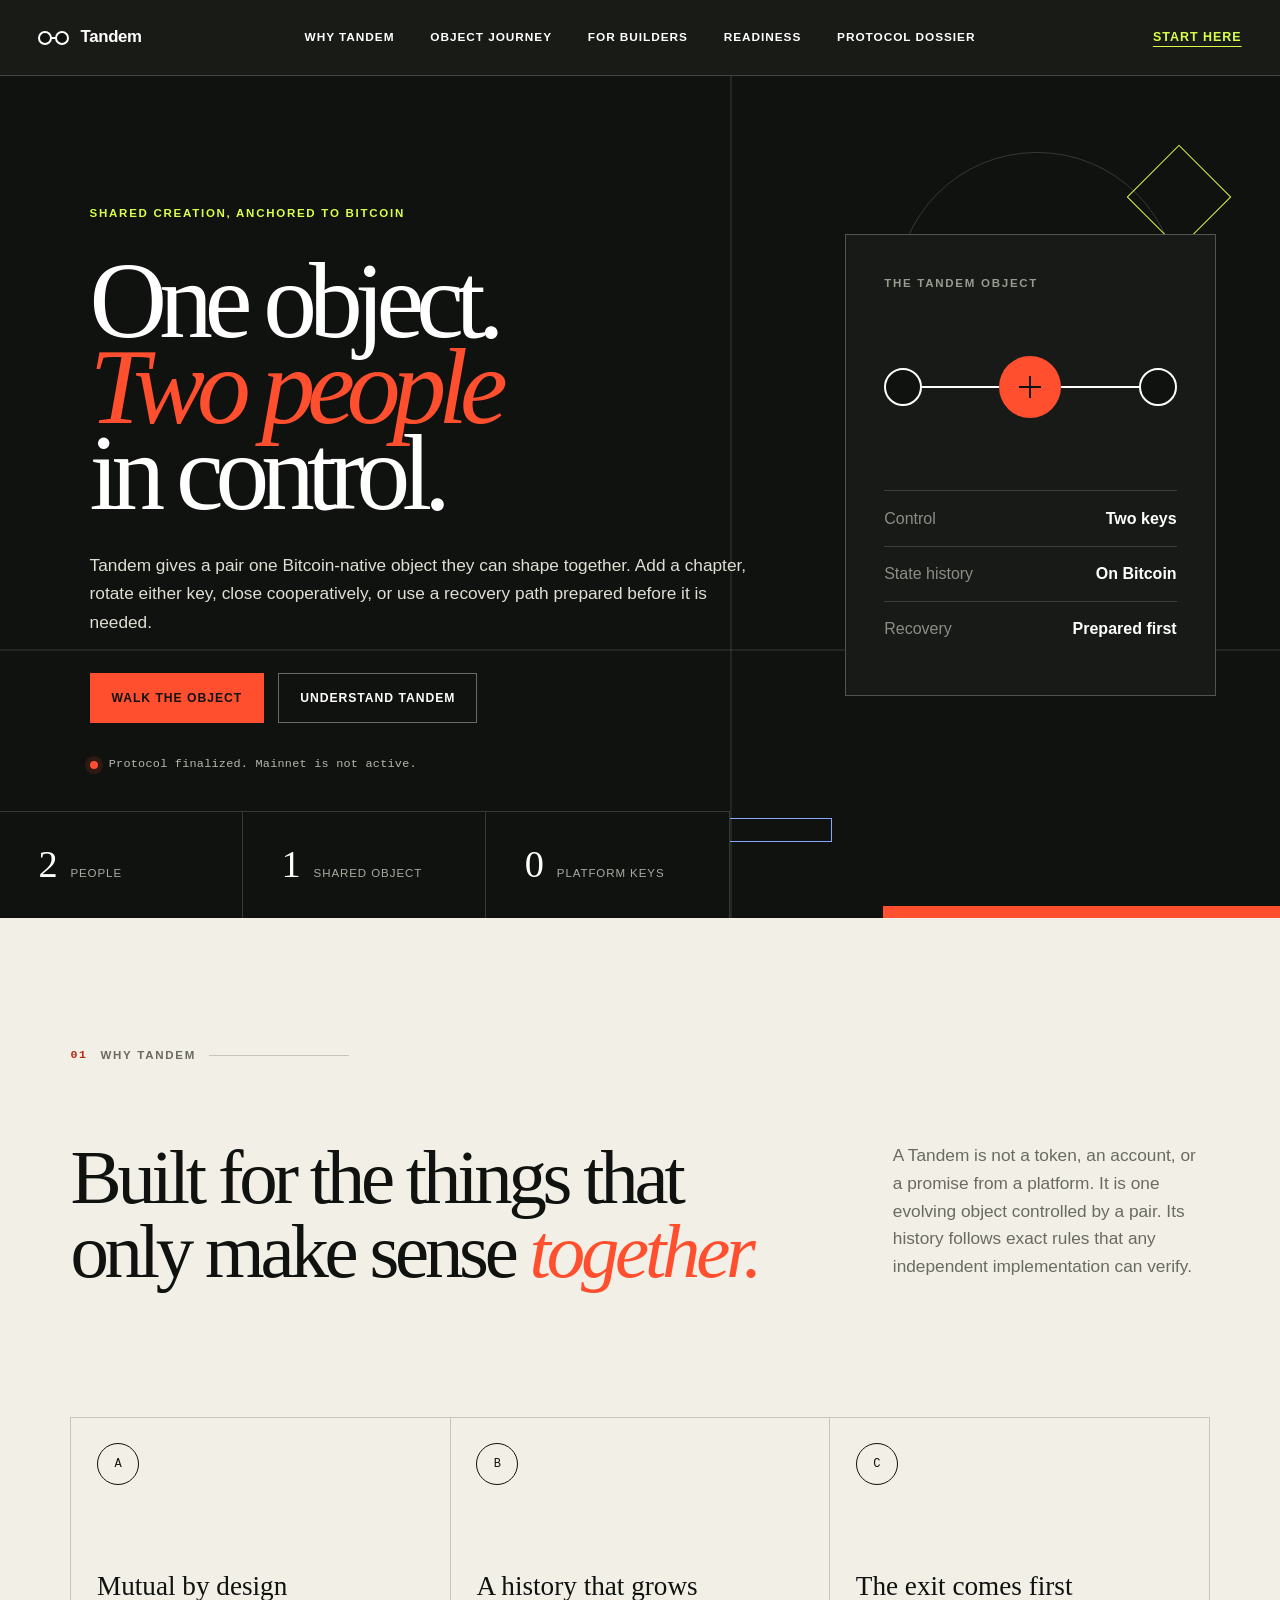
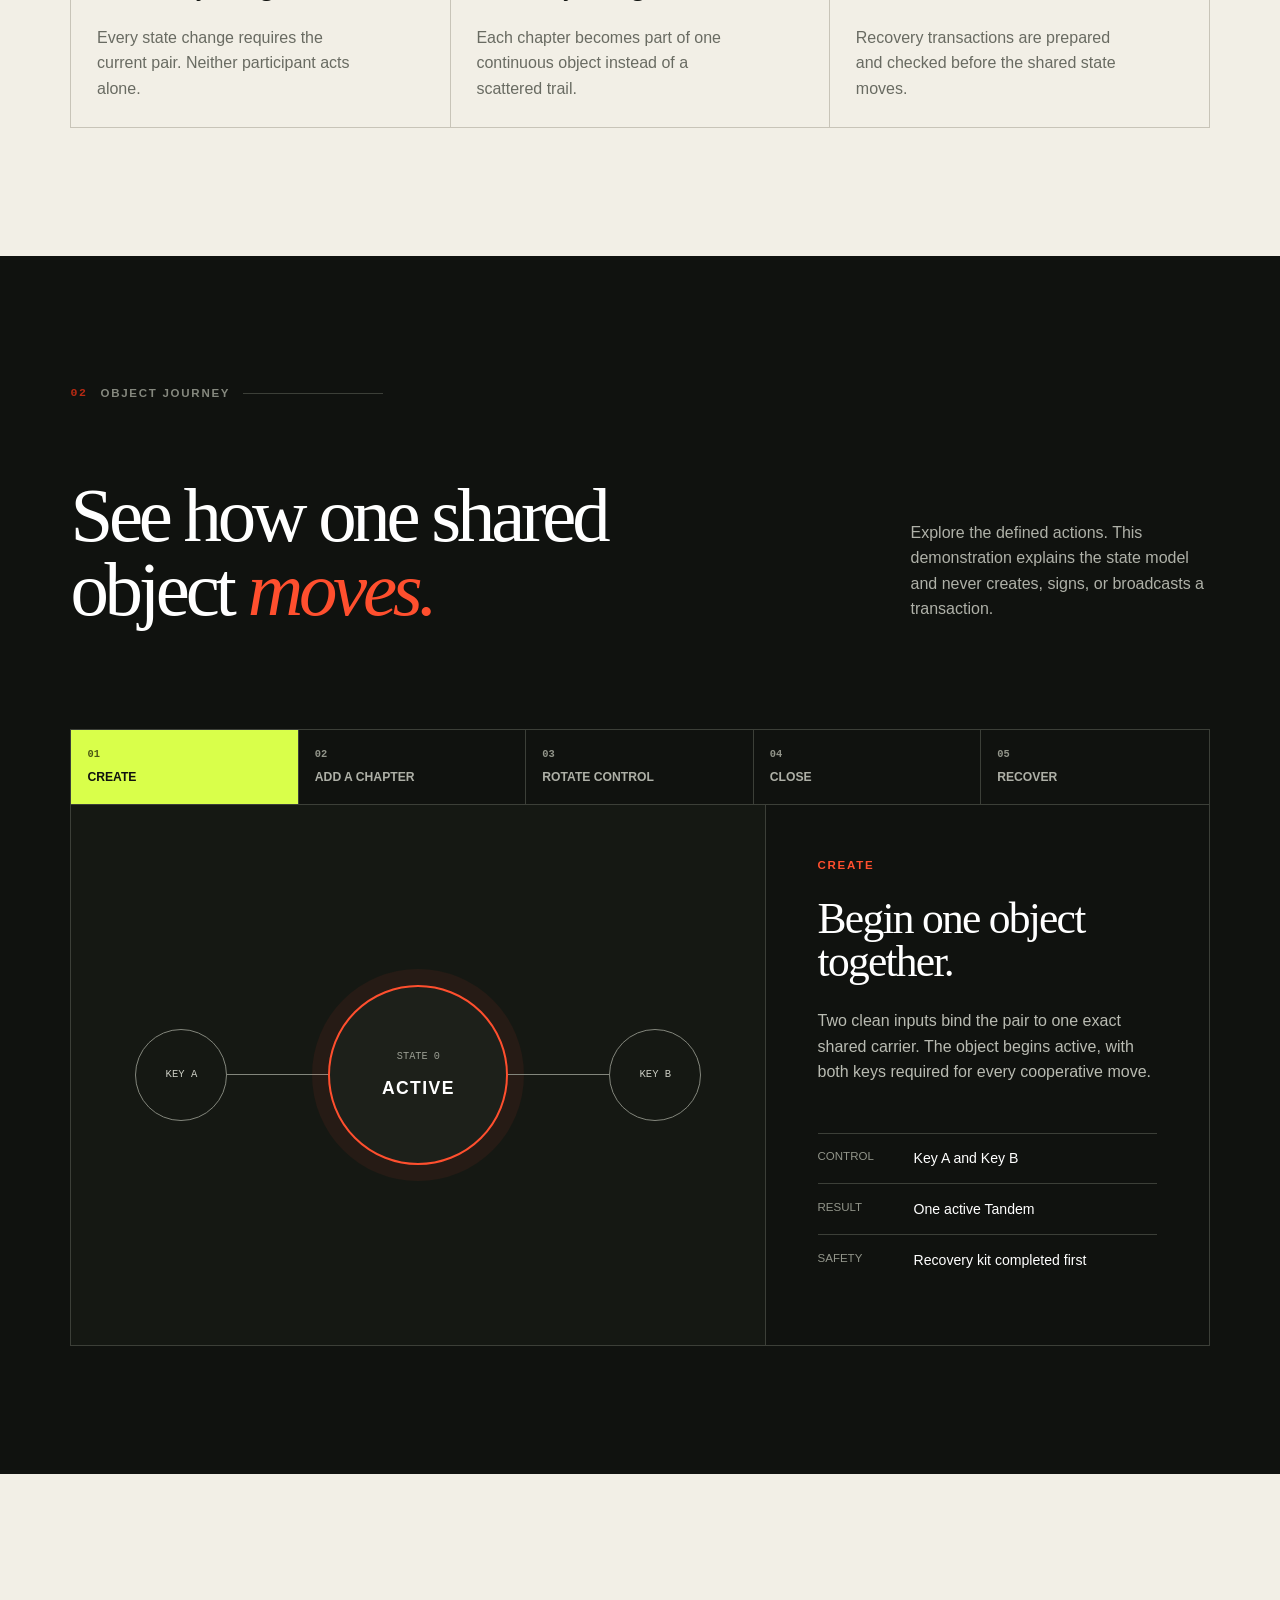
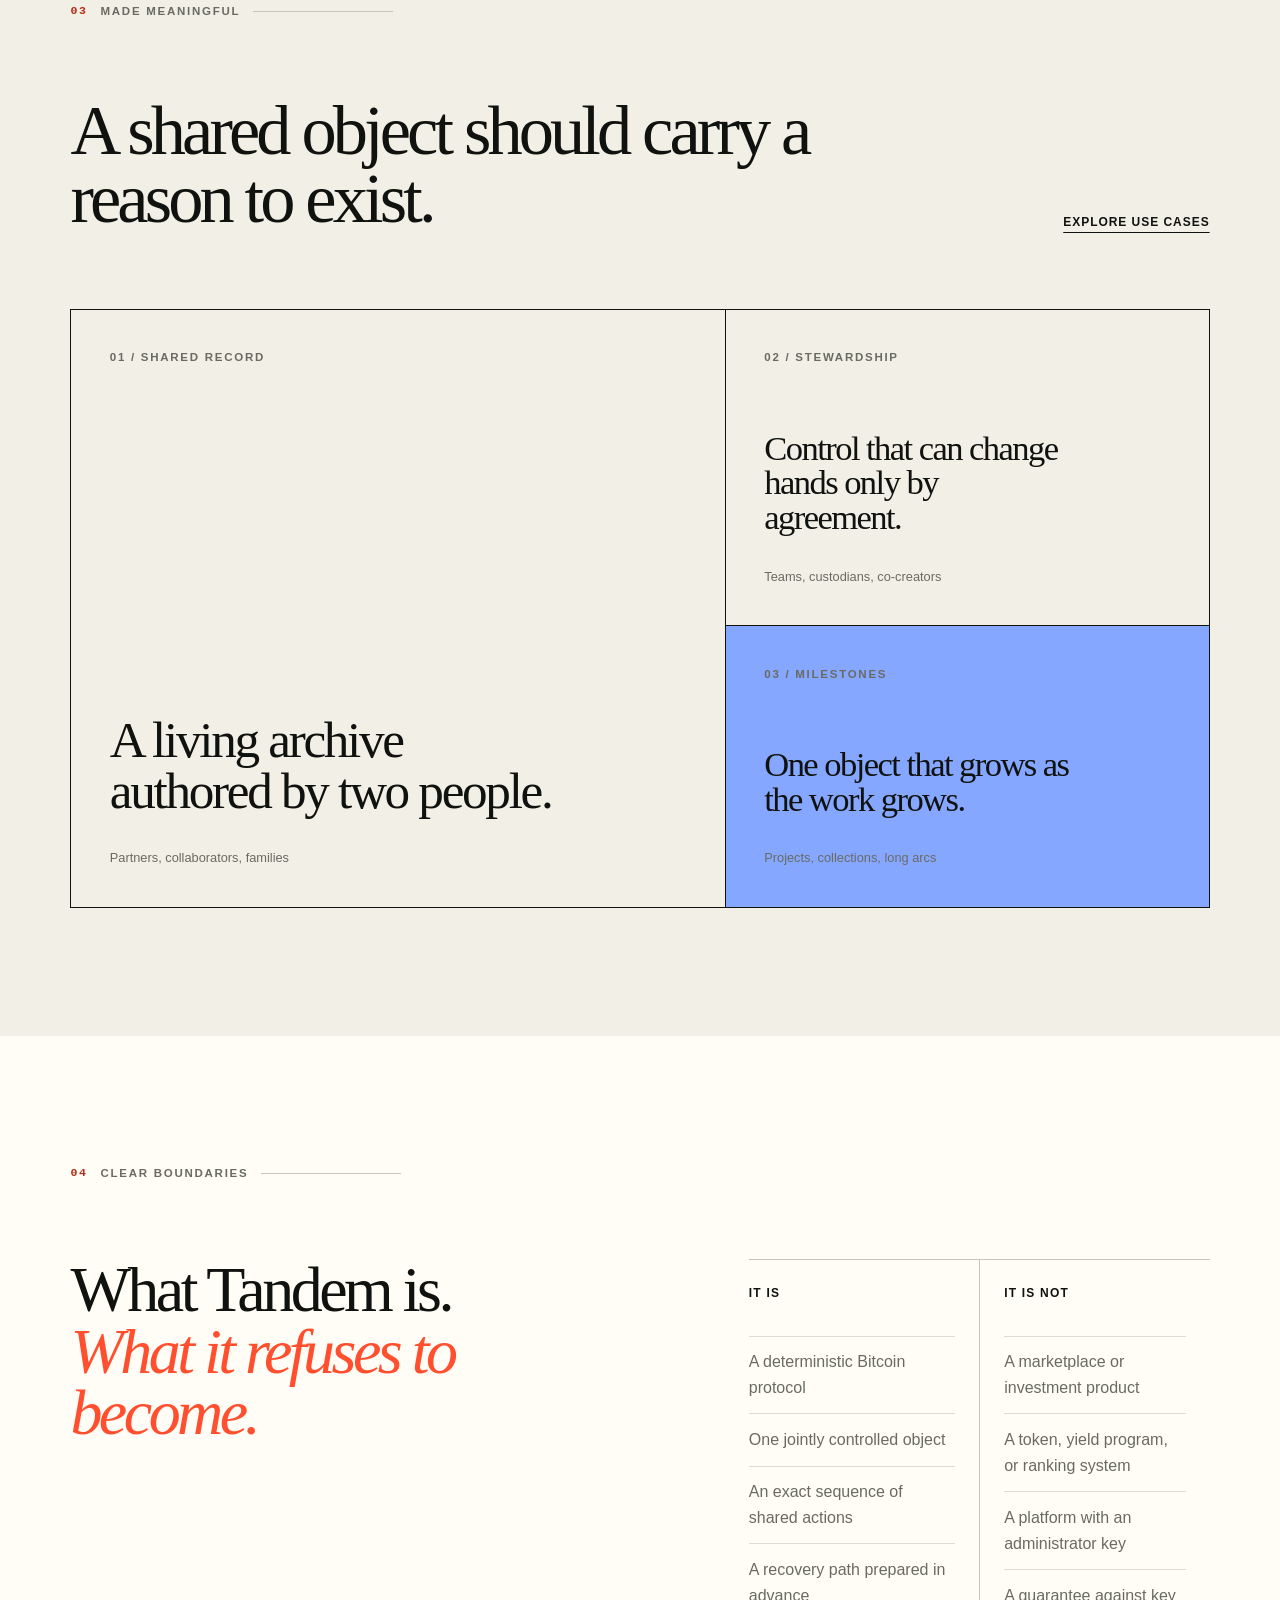
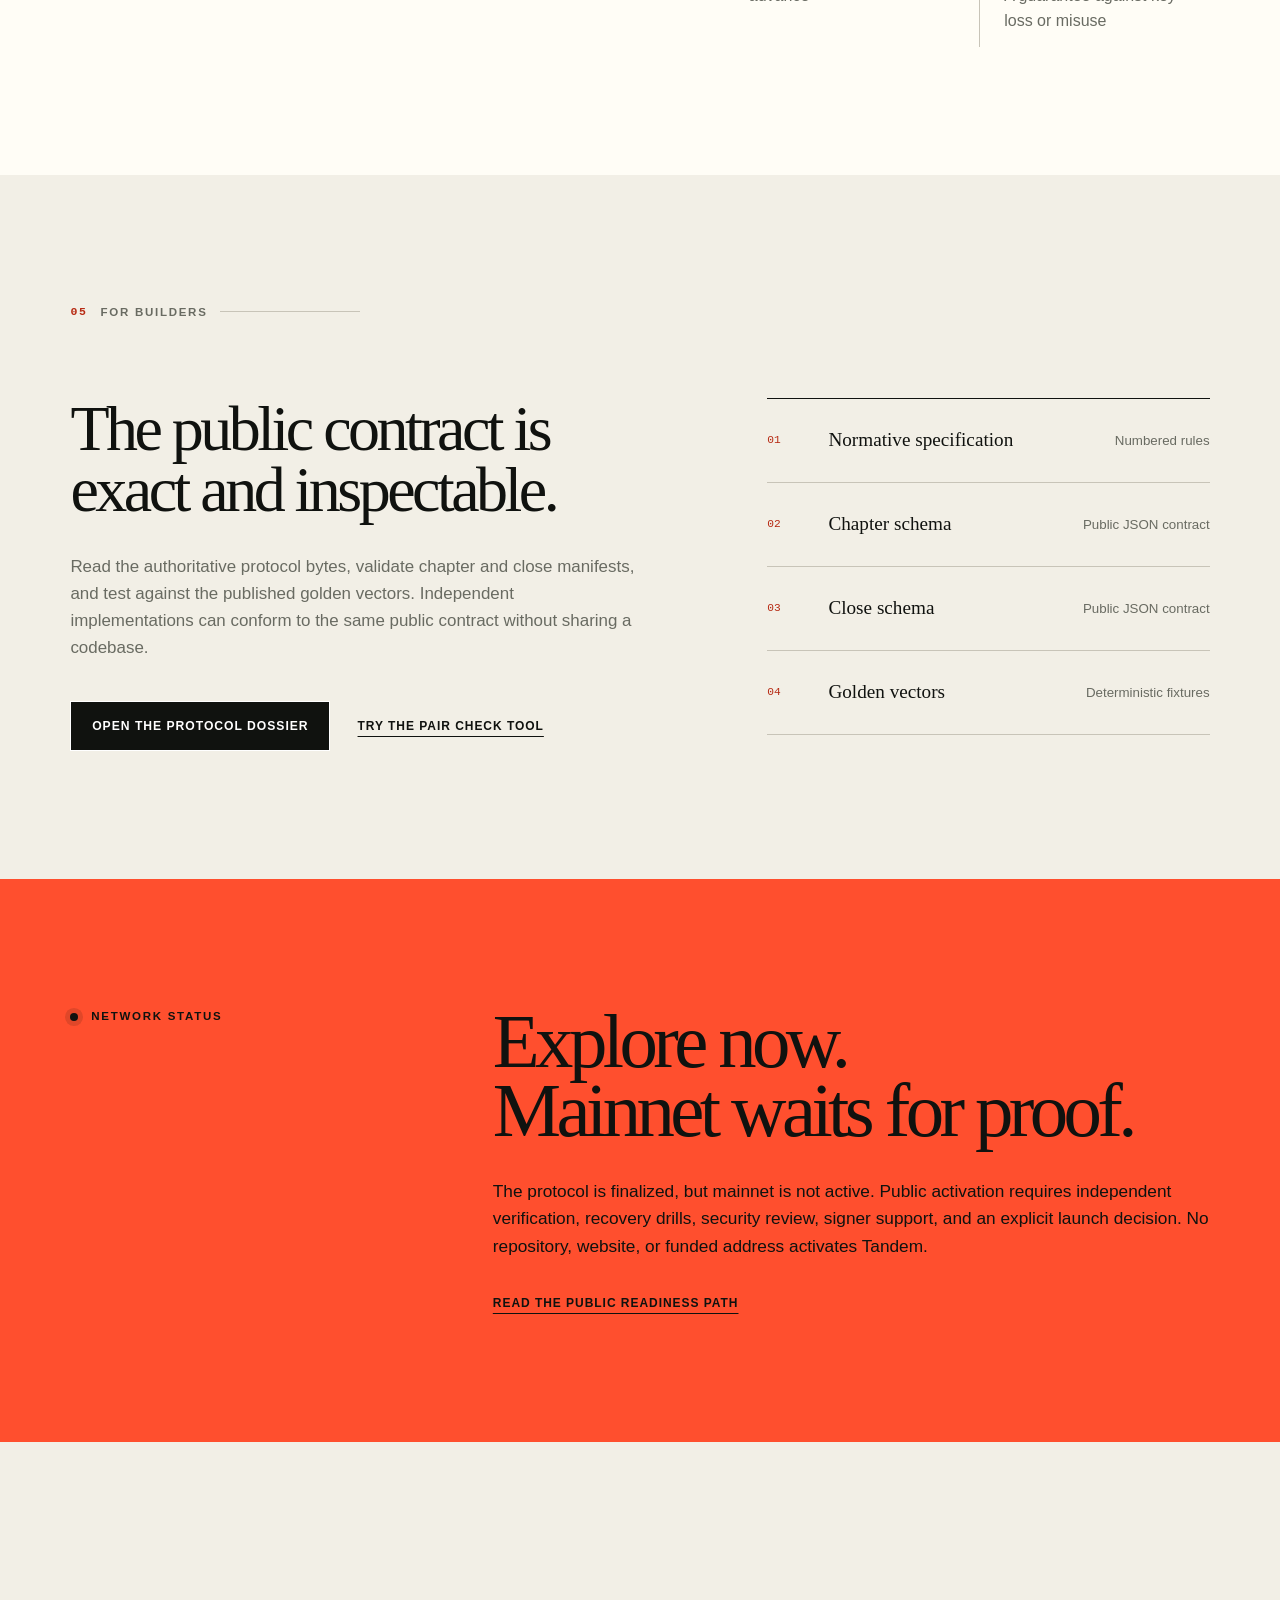
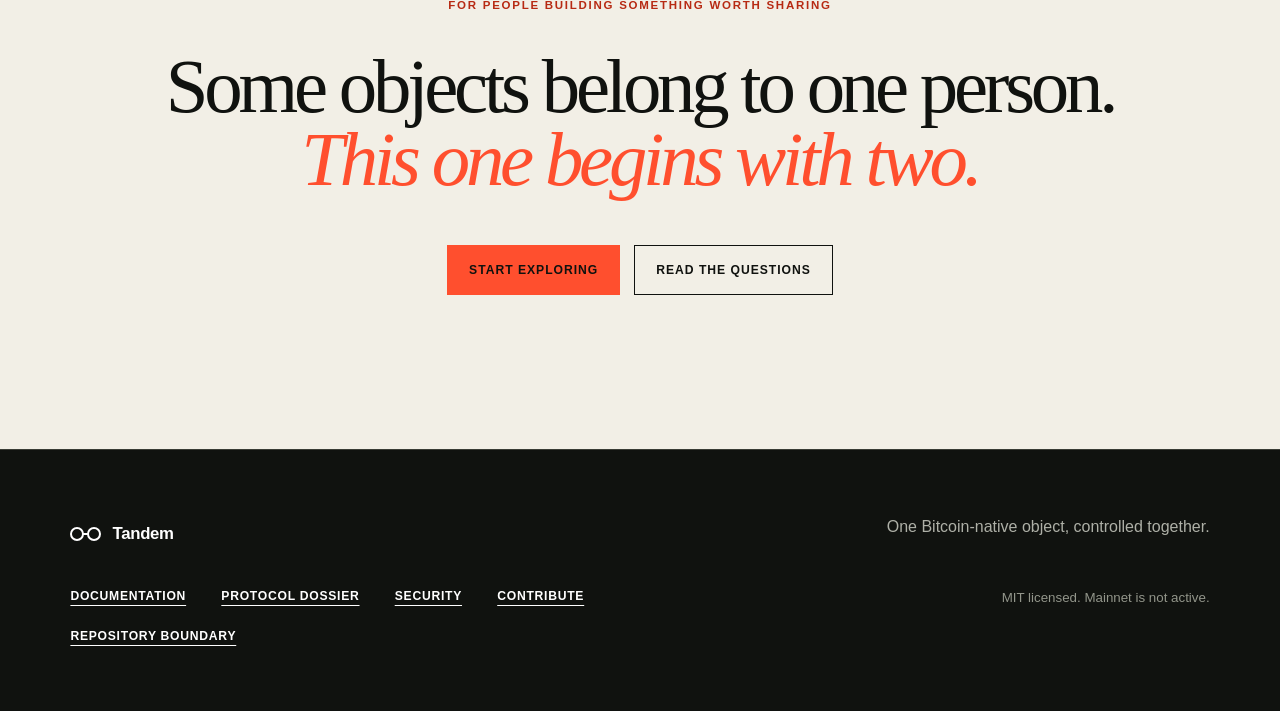
==== commit efcf6921: "docs(tandem): publish a protocol dossier and enable the public site Tandem is one Bitcoin-native obj" ====
--- a/index.html
+++ b/index.html
@@ -5,7 +5,7 @@
     <meta name="viewport" content="width=device-width, initial-scale=1">
     <meta
       name="description"
-      content="Tandem lets two people create and evolve one Bitcoin-native object with shared control and a recovery path prepared in advance."
+      content="Tandem is a Bitcoin protocol for one object controlled by two people: every state change needs a matched pair of signatures, and recovery is prepared before the state moves."
     >
     <meta name="theme-color" content="#10120f">
     <meta
@@ -35,6 +35,7 @@
         <a href="#journey">Object journey</a>
         <a href="#builders">For builders</a>
         <a href="#readiness">Readiness</a>
+        <a href="docs/protocol.html">Protocol dossier</a>
       </nav>
       <a class="header-link" href="docs/index.html#getting-started">Start here</a>
     </header>
@@ -119,7 +120,7 @@
         <div class="journey-intro">
           <h2 id="journey-title">See how one shared object <em>moves.</em></h2>
           <p>
-            Explore the canonical actions. This demonstration explains the state model and
+            Explore the defined actions. This demonstration explains the state model and
             never creates, signs, or broadcasts a transaction.
           </p>
         </div>
@@ -230,20 +231,20 @@
           <div>
             <h2 id="builders-title">The public contract is exact and inspectable.</h2>
             <p>
-              Read the canonical protocol bytes, validate chapter and close manifests, and test
+              Read the authoritative protocol bytes, validate chapter and close manifests, and test
               against the published golden vectors. Independent implementations can conform to
               the same public contract without sharing a codebase.
             </p>
             <div class="builder-actions">
-              <a class="button button-ink" href="docs/index.html#protocol">Browse the contract</a>
-              <a class="text-link" href="docs/index.html#integrations">Integration guide</a>
+              <a class="button button-ink" href="docs/protocol.html">Open the protocol dossier</a>
+              <a class="text-link" href="docs/pair-check.html">Try the pair check tool</a>
             </div>
           </div>
           <div class="contract-stack" aria-label="Published contract artifacts">
-            <a href="tandem.md"><span>01</span><strong>Normative protocol</strong><small>Canonical bytes</small></a>
+            <a href="docs/specification.html"><span>01</span><strong>Normative specification</strong><small>Numbered rules</small></a>
             <a href="schemas/chapter.schema.json"><span>02</span><strong>Chapter schema</strong><small>Public JSON contract</small></a>
             <a href="schemas/close.schema.json"><span>03</span><strong>Close schema</strong><small>Public JSON contract</small></a>
-            <a href="vectors/generated/manifest.json"><span>04</span><strong>Golden vectors</strong><small>Deterministic fixtures</small></a>
+            <a href="docs/vectors.html"><span>04</span><strong>Golden vectors</strong><small>Deterministic fixtures</small></a>
           </div>
         </div>
       </section>
@@ -282,6 +283,7 @@
       <p>One Bitcoin-native object, controlled together.</p>
       <nav aria-label="Footer navigation">
         <a href="docs/index.html">Documentation</a>
+        <a href="docs/protocol.html">Protocol dossier</a>
         <a href="docs/index.html#security">Security</a>
         <a href="docs/index.html#contribute">Contribute</a>
         <a href="docs/index.html#repository-boundary">Repository boundary</a>
